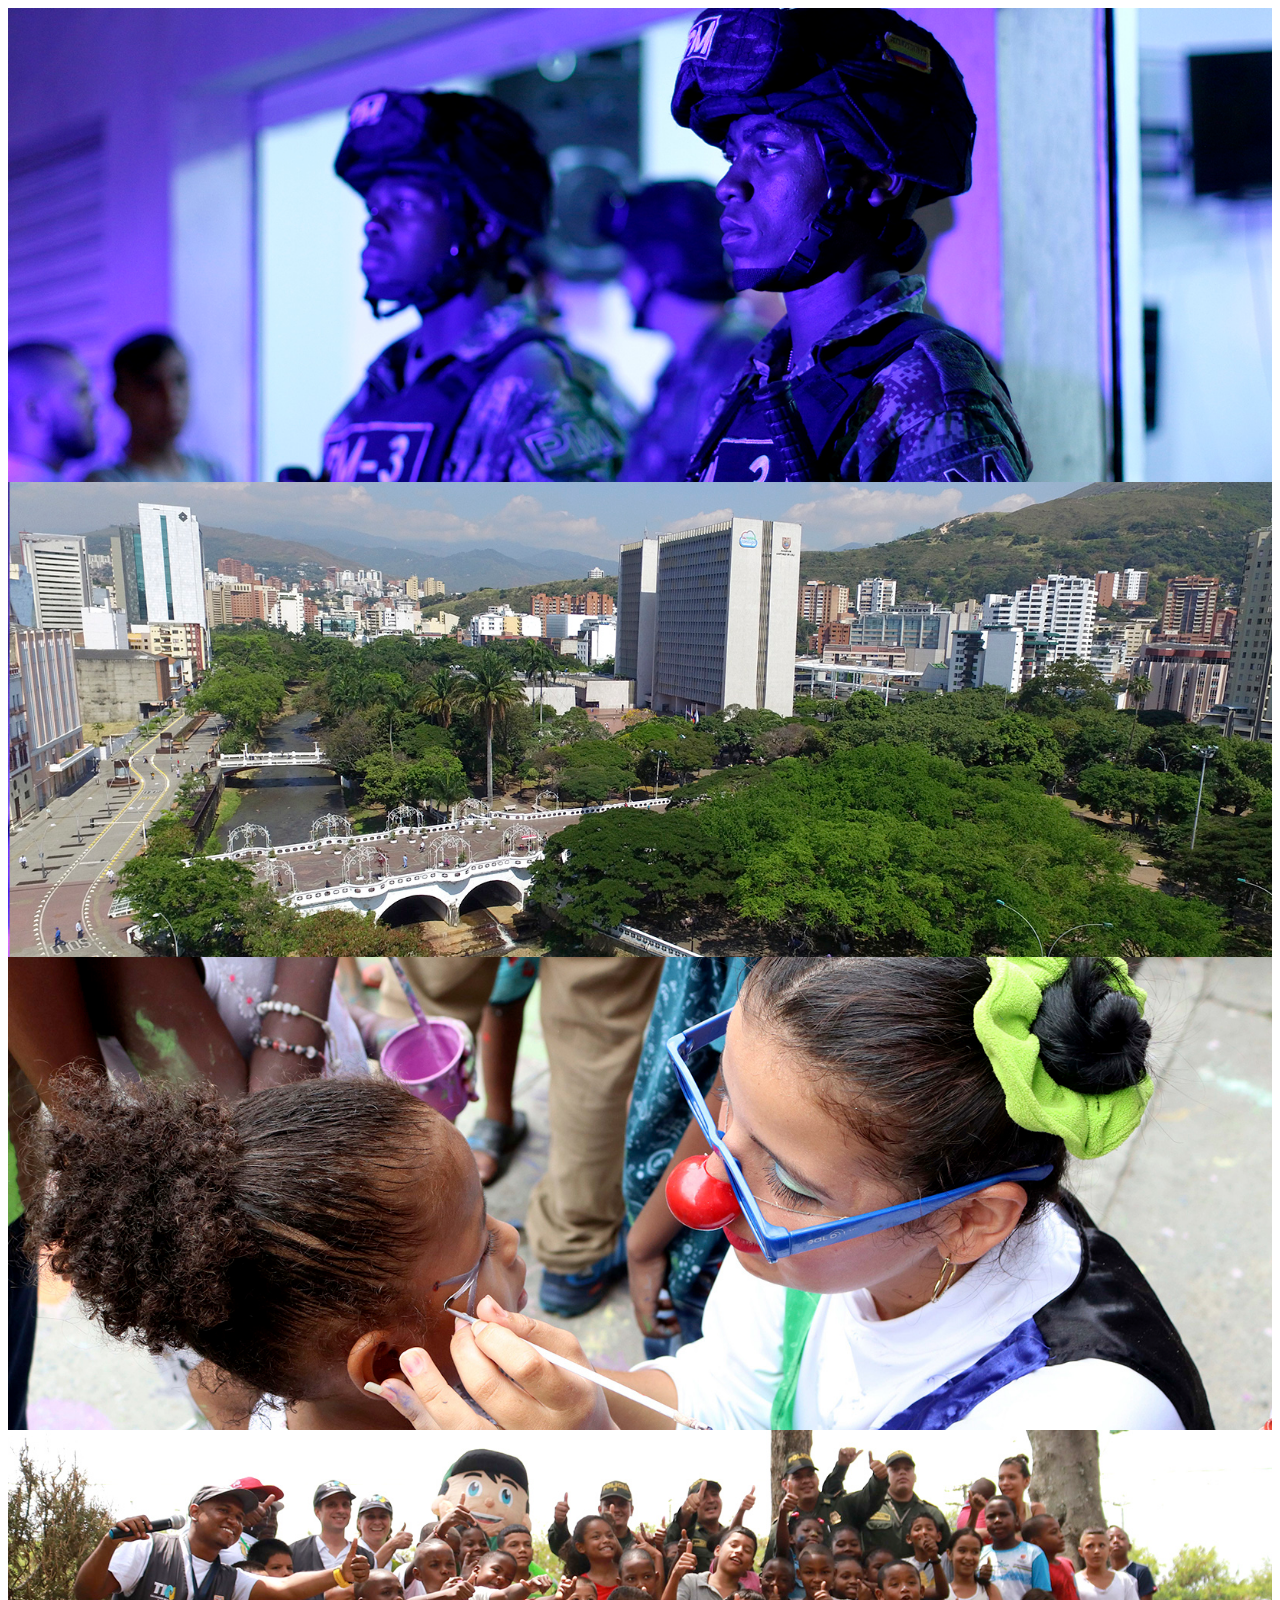
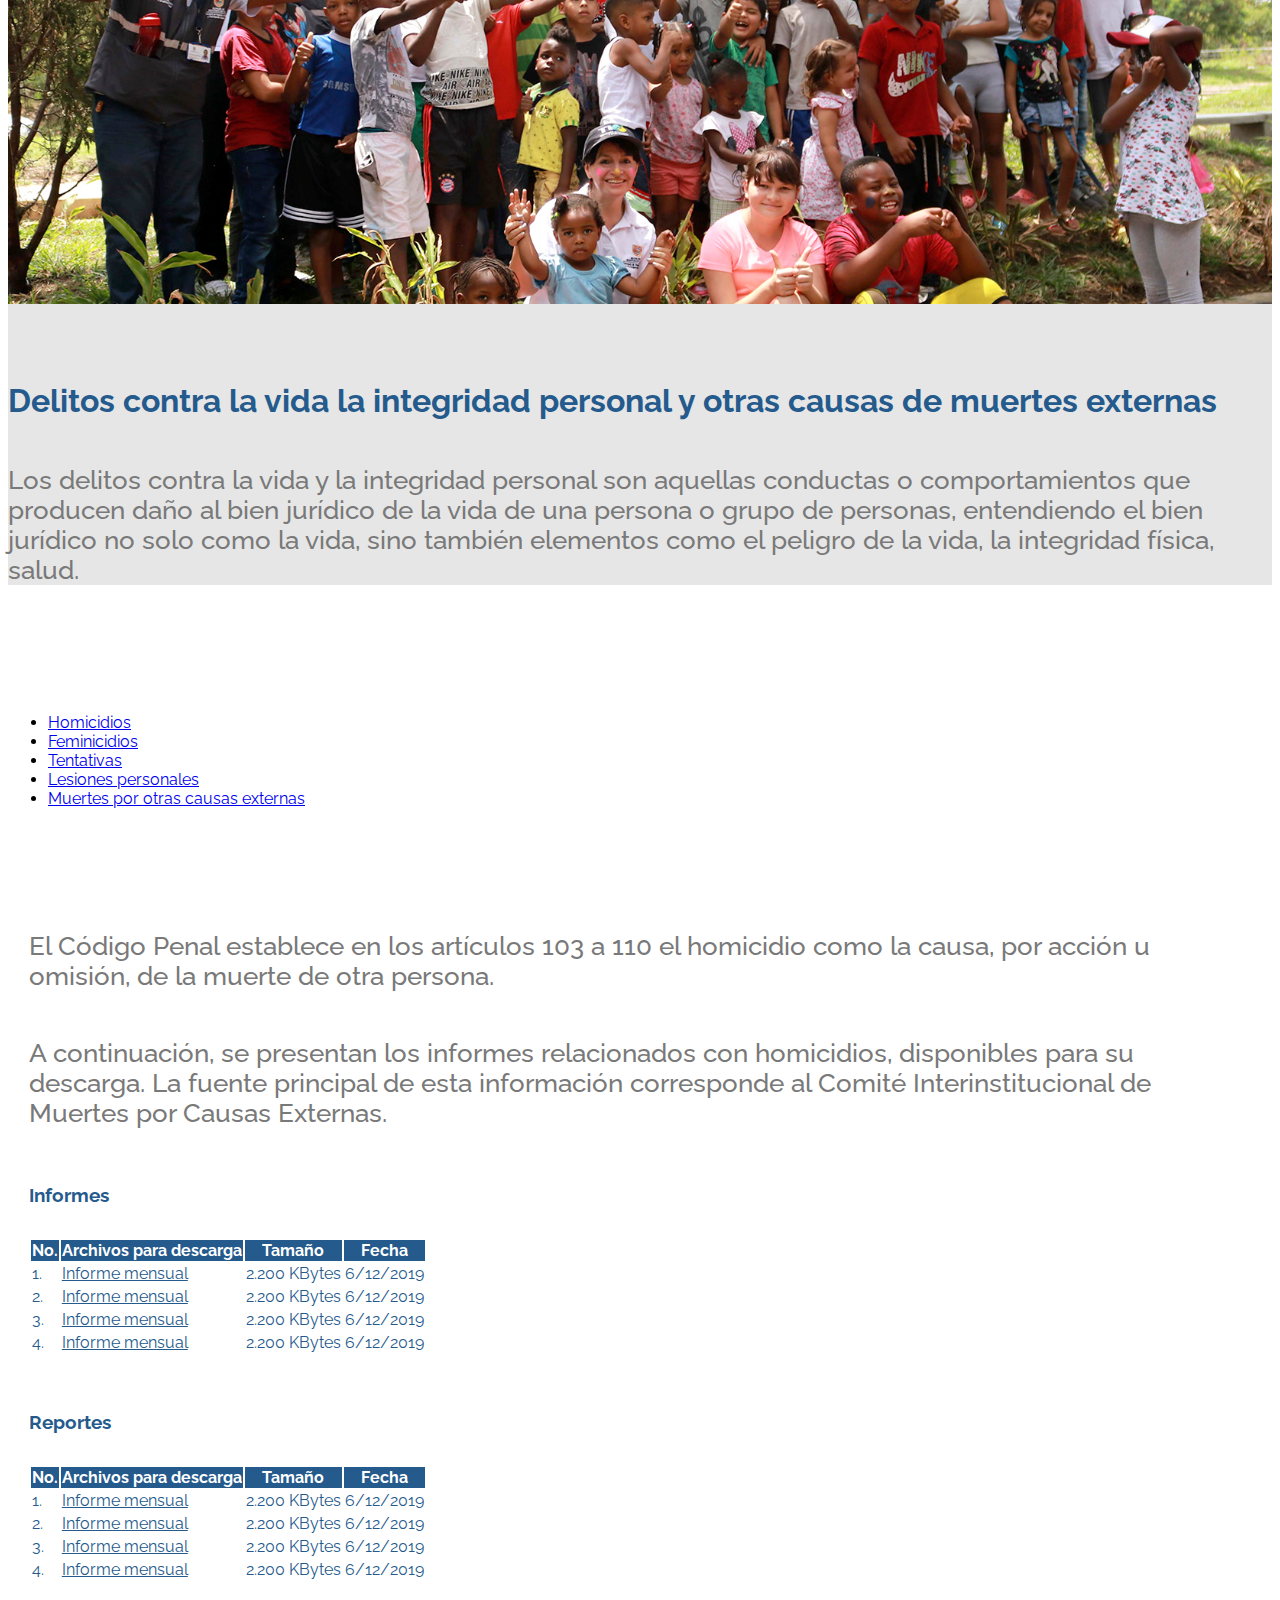
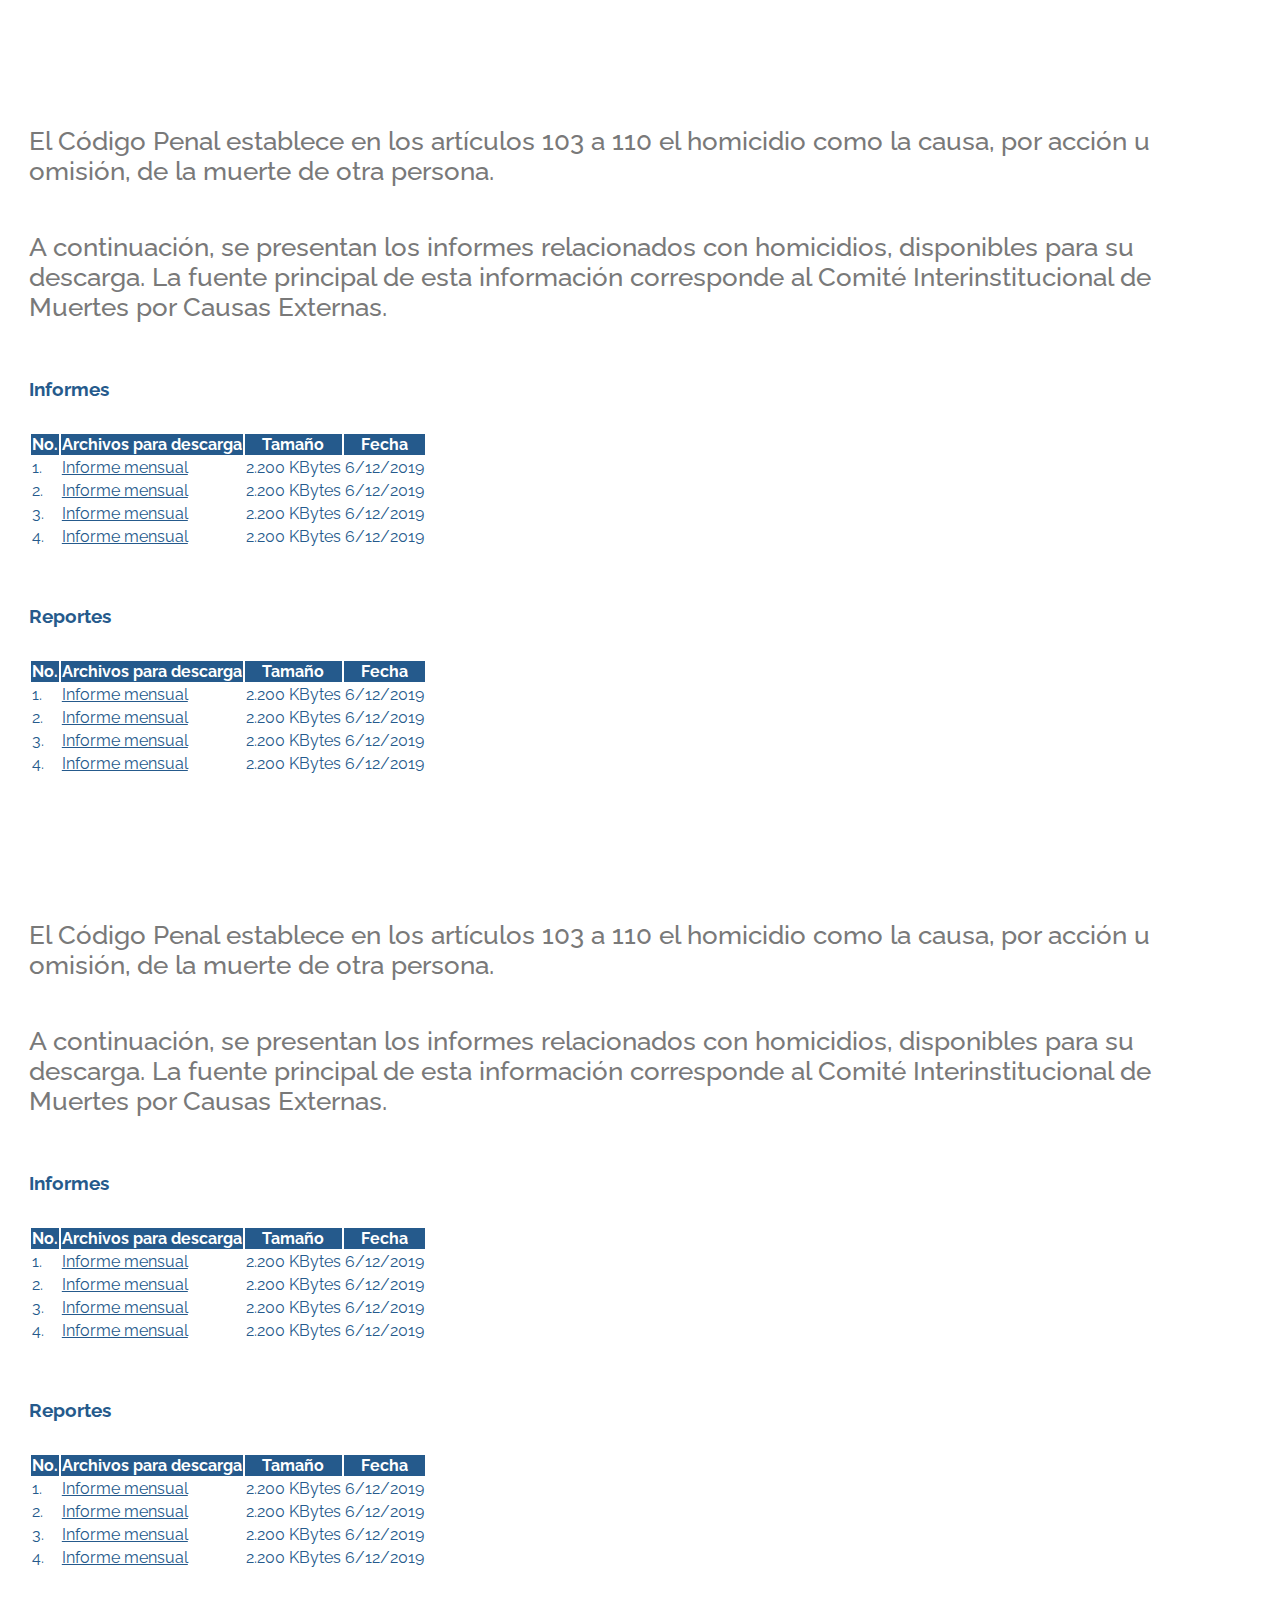
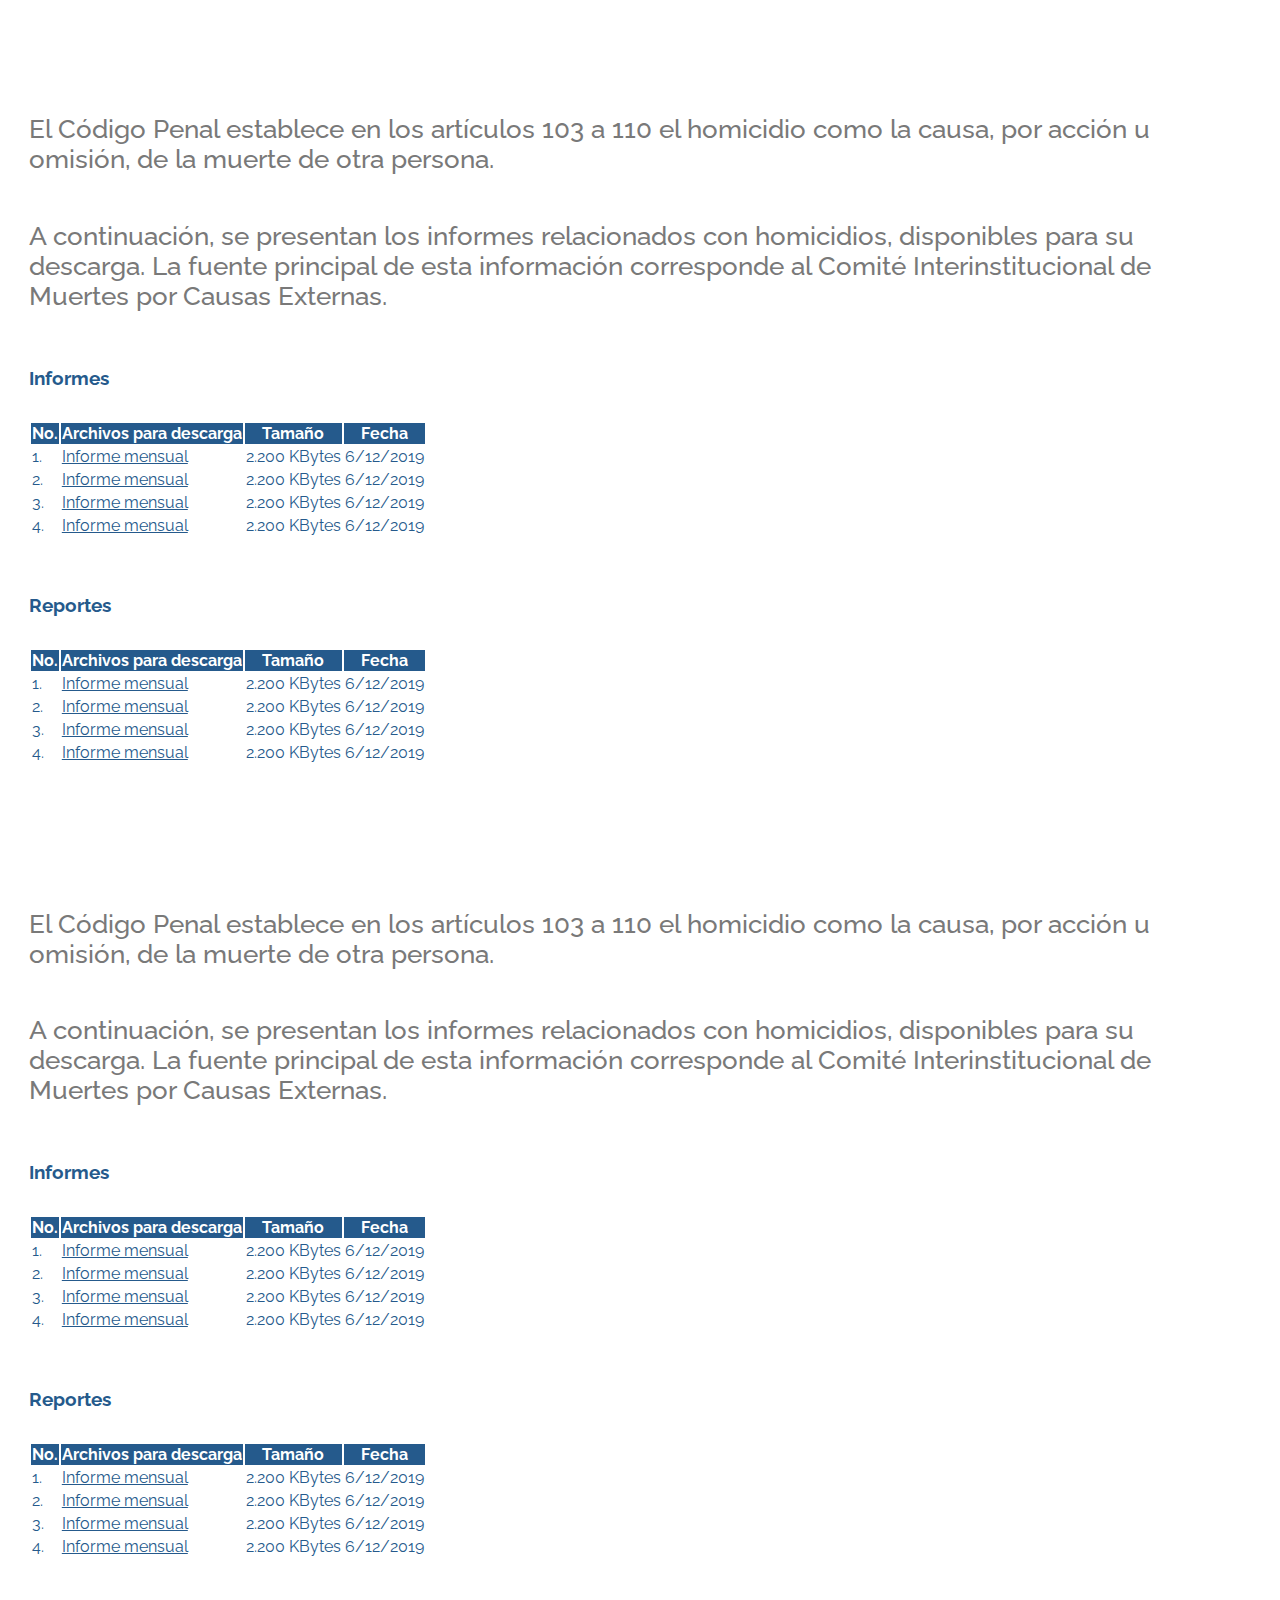
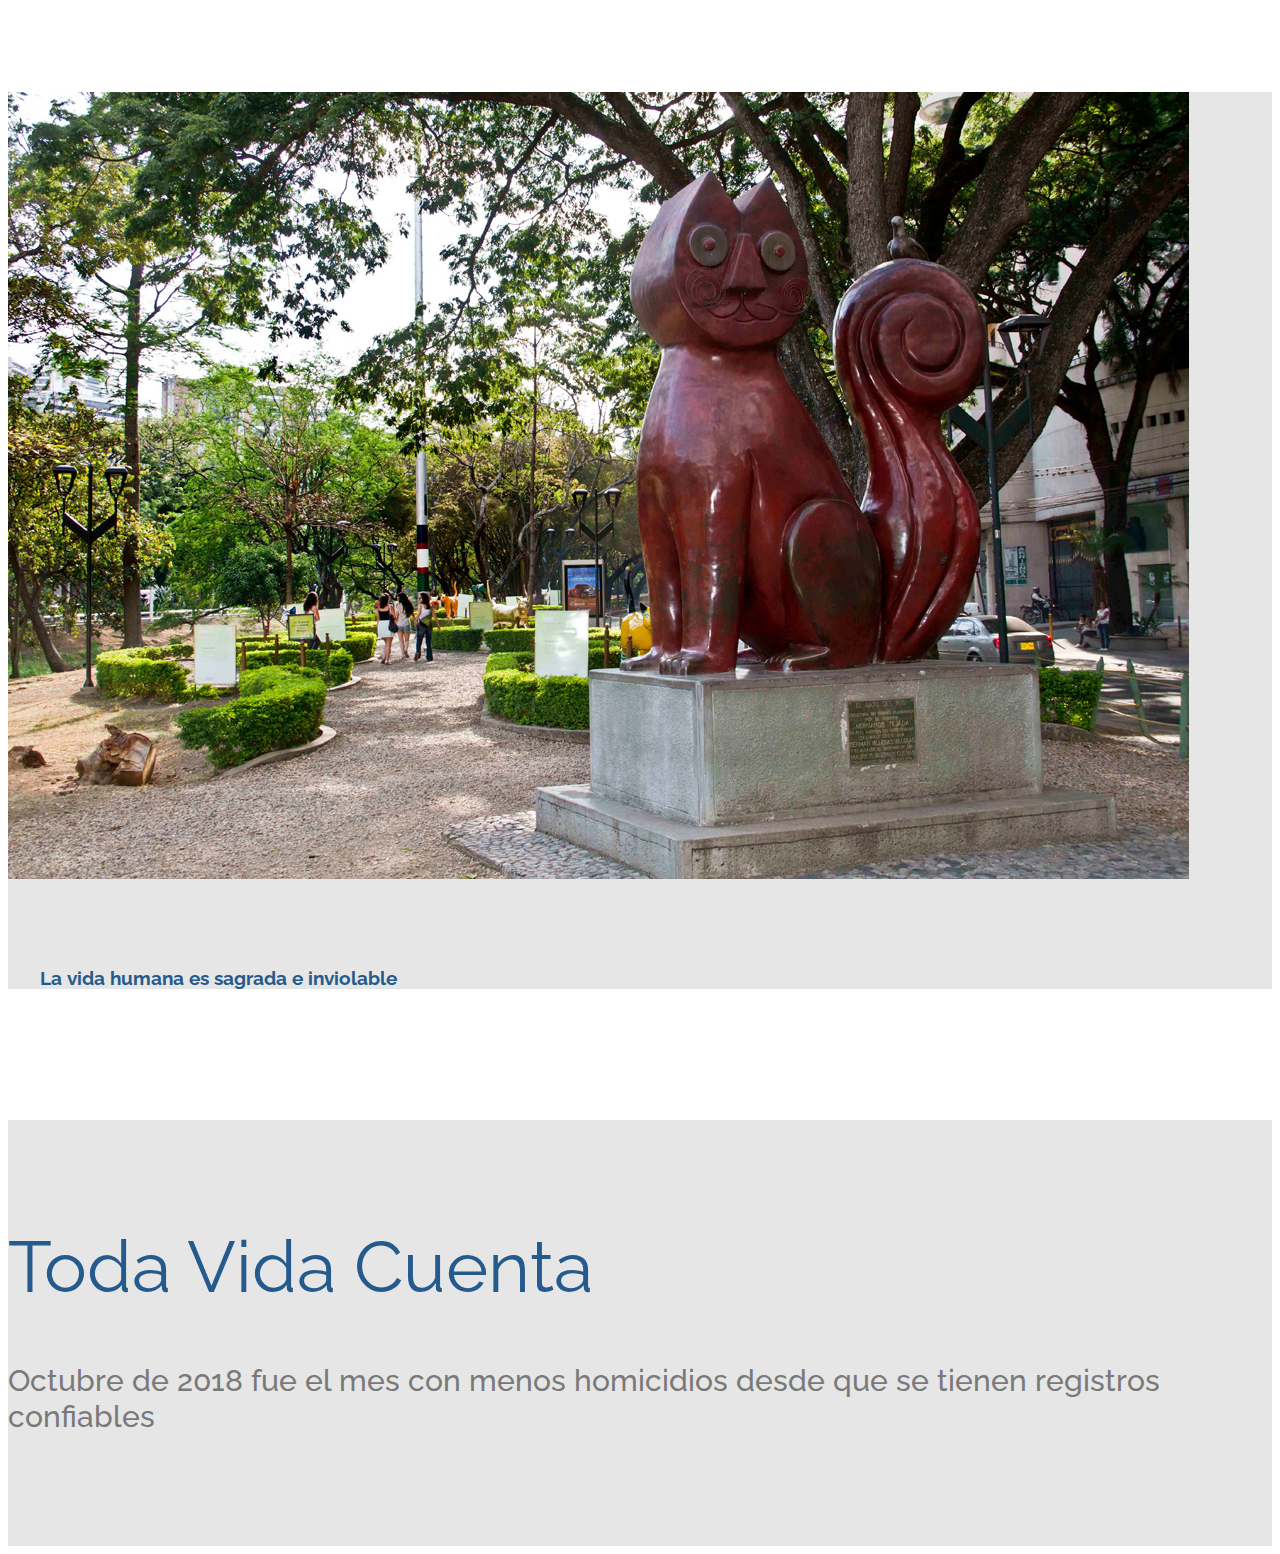
==== delitos.html @ afd2866b "template base para los delitos" ====
<html lang="en">

    <head>
        <!-- Required meta tags -->
        <meta charset="utf-8">
        <meta name="viewport" content="width=device-width, initial-scale=1, shrink-to-fit=no">
        <link rel="icon" href="img/favicon.png" type="image/png">
        <title>Observatorio Inicio</title>
        <!-- Bootstrap CSS -->
        <link href="https://fonts.googleapis.com/css?family=Raleway:100,300,400,500,600,700,900&display=swap"
            rel="stylesheet">
        <link rel="stylesheet" href="http://www.cali.gov.co/media/plugins/bootstrap/3.3.7/css/bootstrap.min.css">
        <link rel="stylesheet" href="http://www.cali.gov.co/media/plugins/fontawesome/4.6.3/css/font-awesome.min.csss">
        <link rel="stylesheet" href="http://idesc.cali.gov.co/servicios/movis/estilos.css">
        <!-- main css -->
        <link rel="stylesheet" href="css/index.css">
    </head>

    <body>

        <!-- Comienzo -->
        
        <main class="main-observatorio">
            <div class="section-slider-wrap">
                <div class="container p-0 bg2-gray">
                    <div class="main" style="width:100%">
                        <div class="slides" style="width:100%">
                            <img src="images/slider_1.jpg" style="width:100%" />
                            <img src="images/slider_2.jpg" style="width:100%" />
                            <img src="images/slider_3.jpg" style="width:100%" />
                            <img src="images/slider_4.jpg" style="width:100%" />
                        </div>
                    </div>
                </div>
            </div>

            <section class="section-main">
                <div class="container pt-5 bg2-gray">
                    <div class="row mb-3 mb-sm-0">
                        <div class="col-xs-12">
                            <h1 class="title title-icon text-blue fw">Delitos contra la vida la integridad personal y otras causas de muertes externas</h1>
                            <p class="text-gray text-gray-middle fw500 pr-4 mt-sm-0 pt-3 pt-sm-0 mb-3">
                                Los delitos contra la vida y la integridad personal son aquellas conductas o comportamientos que producen daño al bien jurídico de la vida de una persona o grupo de personas, entendiendo el bien jurídico no solo como la vida, sino también elementos como el peligro de la vida, la integridad física, salud.
                            </p>
                        </div>
                    </div>
                </div>
            </section>

            <section class="tabs-section mt-5 pt-5 mb-5 pb-5">
                <div class="container">
                    <div class="row">
                        <div class="col-xs-12">
                            <div>

                                <!-- Nav tabs -->
                                <ul class="nav nav-tabs" role="tablist">
                                    <li role="presentation" class="active"><a href="#homicidios" aria-controls="homicidios" role="tab" data-toggle="tab">Homicidios</a></li>
                                    <li role="presentation"><a href="#feminicidios" aria-controls="feminicidios" role="tab" data-toggle="tab">Feminicidios</a></li>
                                    <li role="presentation"><a href="#tentativas" aria-controls="tentativas" role="tab" data-toggle="tab">Tentativas</a></li>
                                    <li role="presentation"><a href="#lesiones" aria-controls="lesiones" role="tab" data-toggle="tab">Lesiones personales</a></li>
                                    <li role="presentation"><a href="#muertes" aria-controls="muertes" role="tab" data-toggle="tab">Muertes por otras causas externas</a></li>
                                </ul>

                                <!-- Tab panes -->
                                <div class="tab-content">
                                    <div role="tabpanel" class="tab-pane active" id="homicidios">
                                        <div class="p-3 mt-5 mt-sm-3">
                                            <p class="text-gray text-gray-middle fw500 pr-4 mt-sm-0 pt-3 pt-sm-0 mb-3">
                                                El Código Penal establece en los artículos 103 a 110 el homicidio como la causa, por acción u omisión, de la muerte de otra persona. 
                                            </p>
                                            <p class="text-gray text-gray-middle fw500 pr-4 mt-sm-0 pt-3 pt-sm-0 mb-3">
                                                A continuación, se presentan los informes relacionados con homicidios, disponibles para su descarga. La fuente principal de esta información corresponde al Comité Interinstitucional de Muertes por Causas Externas.
                                            </p>

                                            <div class="mt-5">
                                                <h3 class="title text-blue mb-4 text-center">Informes</h3>
                                                <div class="table-responsive">
                                                    <table class="table table-striped">
                                                        <thead>
                                                            <tr class="bg2-blue">
                                                                <th class="text-white">No.</th>
                                                                <th class="text-white">Archivos para descarga</th>
                                                                <th class="text-white">Tamaño</th>
                                                                <th class="text-white">Fecha</th>
                                                            </tr>
                                                        </thead>
                                                        <tbody>
                                                            <tr>
                                                                <td class="text-blue" scope="row">1.</td>
                                                                <td class="text-blue">
                                                                    <a href="#" class="text-blue" download>
                                                                        Informe mensual
                                                                    </a>
                                                                </td>
                                                                <td class="text-blue">2.200 KBytes</td>
                                                                <td class="text-blue">6/12/2019</td>
                                                            </tr>
                                                            <tr>
                                                                <td class="text-blue" scope="row">2.</td>
                                                                <td class="text-blue">
                                                                    <a href="#" class="text-blue" download>
                                                                        Informe mensual
                                                                    </a>
                                                                </td>
                                                                <td class="text-blue">2.200 KBytes</td>
                                                                <td class="text-blue">6/12/2019</td>
                                                            </tr>
                                                            <tr>
                                                                <td class="text-blue" scope="row">3.</td>
                                                                <td class="text-blue">
                                                                    <a href="#" class="text-blue" download>
                                                                        Informe mensual
                                                                    </a>
                                                                </td>
                                                                <td class="text-blue">2.200 KBytes</td>
                                                                <td class="text-blue">6/12/2019</td>
                                                            </tr>
                                                            <tr>
                                                                <td class="text-blue" scope="row">4.</td>
                                                                <td class="text-blue">
                                                                    <a href="#" class="text-blue" download>
                                                                        Informe mensual
                                                                    </a>
                                                                </td>
                                                                <td class="text-blue">2.200 KBytes</td>
                                                                <td class="text-blue">6/12/2019</td>
                                                            </tr>
                                                        </tbody>
                                                    </table>
                                                </div>
                                            </div>
                                            
                                            <div class="mt-5">
                                                <h3 class="title text-blue mb-4 text-center">Reportes</h3>
                                                <div class="table-responsive">
                                                    <table class="table table-striped">
                                                        <thead>
                                                            <tr class="bg2-blue">
                                                                <th class="text-white">No.</th>
                                                                <th class="text-white">Archivos para descarga</th>
                                                                <th class="text-white">Tamaño</th>
                                                                <th class="text-white">Fecha</th>
                                                            </tr>
                                                        </thead>
                                                        <tbody>
                                                            <tr>
                                                                <td class="text-blue" scope="row">1.</td>
                                                                <td class="text-blue">
                                                                    <a href="#" class="text-blue" download>
                                                                        Informe mensual
                                                                    </a>
                                                                </td>
                                                                <td class="text-blue">2.200 KBytes</td>
                                                                <td class="text-blue">6/12/2019</td>
                                                            </tr>
                                                            <tr>
                                                                <td class="text-blue" scope="row">2.</td>
                                                                <td class="text-blue">
                                                                    <a href="#" class="text-blue" download>
                                                                        Informe mensual
                                                                    </a>
                                                                </td>
                                                                <td class="text-blue">2.200 KBytes</td>
                                                                <td class="text-blue">6/12/2019</td>
                                                            </tr>
                                                            <tr>
                                                                <td class="text-blue" scope="row">3.</td>
                                                                <td class="text-blue">
                                                                    <a href="#" class="text-blue" download>
                                                                        Informe mensual
                                                                    </a>
                                                                </td>
                                                                <td class="text-blue">2.200 KBytes</td>
                                                                <td class="text-blue">6/12/2019</td>
                                                            </tr>
                                                            <tr>
                                                                <td class="text-blue" scope="row">4.</td>
                                                                <td class="text-blue">
                                                                    <a href="#" class="text-blue" download>
                                                                        Informe mensual
                                                                    </a>
                                                                </td>
                                                                <td class="text-blue">2.200 KBytes</td>
                                                                <td class="text-blue">6/12/2019</td>
                                                            </tr>
                                                        </tbody>
                                                    </table>
                                                </div>
                                            </div>
                                        </div>
                                    </div>
                                    <div role="tabpanel" class="tab-pane" id="feminicidios">
                                        <div class="p-3 mt-5 mt-sm-3">
                                            <p class="text-gray text-gray-middle fw500 pr-4 mt-sm-0 pt-3 pt-sm-0 mb-3">
                                                El Código Penal establece en los artículos 103 a 110 el homicidio como
                                                la causa, por acción u omisión, de la muerte de otra persona.
                                            </p>
                                            <p class="text-gray text-gray-middle fw500 pr-4 mt-sm-0 pt-3 pt-sm-0 mb-3">
                                                A continuación, se presentan los informes relacionados con homicidios,
                                                disponibles para su descarga. La fuente principal de esta información
                                                corresponde al Comité Interinstitucional de Muertes por Causas Externas.
                                            </p>

                                            <div class="mt-5">
                                                <h3 class="title text-blue mb-4 text-center">Informes</h3>
                                                <div class="table-responsive">
                                                    <table class="table table-striped">
                                                        <thead>
                                                            <tr class="bg2-blue">
                                                                <th class="text-white">No.</th>
                                                                <th class="text-white">Archivos para descarga</th>
                                                                <th class="text-white">Tamaño</th>
                                                                <th class="text-white">Fecha</th>
                                                            </tr>
                                                        </thead>
                                                        <tbody>
                                                            <tr>
                                                                <td class="text-blue" scope="row">1.</td>
                                                                <td class="text-blue">
                                                                    <a href="#" class="text-blue" download>
                                                                        Informe mensual
                                                                    </a>
                                                                </td>
                                                                <td class="text-blue">2.200 KBytes</td>
                                                                <td class="text-blue">6/12/2019</td>
                                                            </tr>
                                                            <tr>
                                                                <td class="text-blue" scope="row">2.</td>
                                                                <td class="text-blue">
                                                                    <a href="#" class="text-blue" download>
                                                                        Informe mensual
                                                                    </a>
                                                                </td>
                                                                <td class="text-blue">2.200 KBytes</td>
                                                                <td class="text-blue">6/12/2019</td>
                                                            </tr>
                                                            <tr>
                                                                <td class="text-blue" scope="row">3.</td>
                                                                <td class="text-blue">
                                                                    <a href="#" class="text-blue" download>
                                                                        Informe mensual
                                                                    </a>
                                                                </td>
                                                                <td class="text-blue">2.200 KBytes</td>
                                                                <td class="text-blue">6/12/2019</td>
                                                            </tr>
                                                            <tr>
                                                                <td class="text-blue" scope="row">4.</td>
                                                                <td class="text-blue">
                                                                    <a href="#" class="text-blue" download>
                                                                        Informe mensual
                                                                    </a>
                                                                </td>
                                                                <td class="text-blue">2.200 KBytes</td>
                                                                <td class="text-blue">6/12/2019</td>
                                                            </tr>
                                                        </tbody>
                                                    </table>
                                                </div>
                                            </div>

                                            <div class="mt-5">
                                                <h3 class="title text-blue mb-4 text-center">Reportes</h3>
                                                <div class="table-responsive">
                                                    <table class="table table-striped">
                                                        <thead>
                                                            <tr class="bg2-blue">
                                                                <th class="text-white">No.</th>
                                                                <th class="text-white">Archivos para descarga</th>
                                                                <th class="text-white">Tamaño</th>
                                                                <th class="text-white">Fecha</th>
                                                            </tr>
                                                        </thead>
                                                        <tbody>
                                                            <tr>
                                                                <td class="text-blue" scope="row">1.</td>
                                                                <td class="text-blue">
                                                                    <a href="#" class="text-blue" download>
                                                                        Informe mensual
                                                                    </a>
                                                                </td>
                                                                <td class="text-blue">2.200 KBytes</td>
                                                                <td class="text-blue">6/12/2019</td>
                                                            </tr>
                                                            <tr>
                                                                <td class="text-blue" scope="row">2.</td>
                                                                <td class="text-blue">
                                                                    <a href="#" class="text-blue" download>
                                                                        Informe mensual
                                                                    </a>
                                                                </td>
                                                                <td class="text-blue">2.200 KBytes</td>
                                                                <td class="text-blue">6/12/2019</td>
                                                            </tr>
                                                            <tr>
                                                                <td class="text-blue" scope="row">3.</td>
                                                                <td class="text-blue">
                                                                    <a href="#" class="text-blue" download>
                                                                        Informe mensual
                                                                    </a>
                                                                </td>
                                                                <td class="text-blue">2.200 KBytes</td>
                                                                <td class="text-blue">6/12/2019</td>
                                                            </tr>
                                                            <tr>
                                                                <td class="text-blue" scope="row">4.</td>
                                                                <td class="text-blue">
                                                                    <a href="#" class="text-blue" download>
                                                                        Informe mensual
                                                                    </a>
                                                                </td>
                                                                <td class="text-blue">2.200 KBytes</td>
                                                                <td class="text-blue">6/12/2019</td>
                                                            </tr>
                                                        </tbody>
                                                    </table>
                                                </div>
                                            </div>
                                        </div>
                                    </div>
                                    <div role="tabpanel" class="tab-pane" id="tentativas">
                                        <div class="p-3 mt-5 mt-sm-3">
                                            <p class="text-gray text-gray-middle fw500 pr-4 mt-sm-0 pt-3 pt-sm-0 mb-3">
                                                El Código Penal establece en los artículos 103 a 110 el homicidio como
                                                la causa, por acción u omisión, de la muerte de otra persona.
                                            </p>
                                            <p class="text-gray text-gray-middle fw500 pr-4 mt-sm-0 pt-3 pt-sm-0 mb-3">
                                                A continuación, se presentan los informes relacionados con homicidios,
                                                disponibles para su descarga. La fuente principal de esta información
                                                corresponde al Comité Interinstitucional de Muertes por Causas Externas.
                                            </p>

                                            <div class="mt-5">
                                                <h3 class="title text-blue mb-4 text-center">Informes</h3>
                                                <div class="table-responsive">
                                                    <table class="table table-striped">
                                                        <thead>
                                                            <tr class="bg2-blue">
                                                                <th class="text-white">No.</th>
                                                                <th class="text-white">Archivos para descarga</th>
                                                                <th class="text-white">Tamaño</th>
                                                                <th class="text-white">Fecha</th>
                                                            </tr>
                                                        </thead>
                                                        <tbody>
                                                            <tr>
                                                                <td class="text-blue" scope="row">1.</td>
                                                                <td class="text-blue">
                                                                    <a href="#" class="text-blue" download>
                                                                        Informe mensual
                                                                    </a>
                                                                </td>
                                                                <td class="text-blue">2.200 KBytes</td>
                                                                <td class="text-blue">6/12/2019</td>
                                                            </tr>
                                                            <tr>
                                                                <td class="text-blue" scope="row">2.</td>
                                                                <td class="text-blue">
                                                                    <a href="#" class="text-blue" download>
                                                                        Informe mensual
                                                                    </a>
                                                                </td>
                                                                <td class="text-blue">2.200 KBytes</td>
                                                                <td class="text-blue">6/12/2019</td>
                                                            </tr>
                                                            <tr>
                                                                <td class="text-blue" scope="row">3.</td>
                                                                <td class="text-blue">
                                                                    <a href="#" class="text-blue" download>
                                                                        Informe mensual
                                                                    </a>
                                                                </td>
                                                                <td class="text-blue">2.200 KBytes</td>
                                                                <td class="text-blue">6/12/2019</td>
                                                            </tr>
                                                            <tr>
                                                                <td class="text-blue" scope="row">4.</td>
                                                                <td class="text-blue">
                                                                    <a href="#" class="text-blue" download>
                                                                        Informe mensual
                                                                    </a>
                                                                </td>
                                                                <td class="text-blue">2.200 KBytes</td>
                                                                <td class="text-blue">6/12/2019</td>
                                                            </tr>
                                                        </tbody>
                                                    </table>
                                                </div>
                                            </div>

                                            <div class="mt-5">
                                                <h3 class="title text-blue mb-4 text-center">Reportes</h3>
                                                <div class="table-responsive">
                                                    <table class="table table-striped">
                                                        <thead>
                                                            <tr class="bg2-blue">
                                                                <th class="text-white">No.</th>
                                                                <th class="text-white">Archivos para descarga</th>
                                                                <th class="text-white">Tamaño</th>
                                                                <th class="text-white">Fecha</th>
                                                            </tr>
                                                        </thead>
                                                        <tbody>
                                                            <tr>
                                                                <td class="text-blue" scope="row">1.</td>
                                                                <td class="text-blue">
                                                                    <a href="#" class="text-blue" download>
                                                                        Informe mensual
                                                                    </a>
                                                                </td>
                                                                <td class="text-blue">2.200 KBytes</td>
                                                                <td class="text-blue">6/12/2019</td>
                                                            </tr>
                                                            <tr>
                                                                <td class="text-blue" scope="row">2.</td>
                                                                <td class="text-blue">
                                                                    <a href="#" class="text-blue" download>
                                                                        Informe mensual
                                                                    </a>
                                                                </td>
                                                                <td class="text-blue">2.200 KBytes</td>
                                                                <td class="text-blue">6/12/2019</td>
                                                            </tr>
                                                            <tr>
                                                                <td class="text-blue" scope="row">3.</td>
                                                                <td class="text-blue">
                                                                    <a href="#" class="text-blue" download>
                                                                        Informe mensual
                                                                    </a>
                                                                </td>
                                                                <td class="text-blue">2.200 KBytes</td>
                                                                <td class="text-blue">6/12/2019</td>
                                                            </tr>
                                                            <tr>
                                                                <td class="text-blue" scope="row">4.</td>
                                                                <td class="text-blue">
                                                                    <a href="#" class="text-blue" download>
                                                                        Informe mensual
                                                                    </a>
                                                                </td>
                                                                <td class="text-blue">2.200 KBytes</td>
                                                                <td class="text-blue">6/12/2019</td>
                                                            </tr>
                                                        </tbody>
                                                    </table>
                                                </div>
                                            </div>
                                        </div>
                                    </div>
                                    <div role="tabpanel" class="tab-pane" id="lesiones">
                                        <div class="p-3 mt-5 mt-sm-3">
                                            <p class="text-gray text-gray-middle fw500 pr-4 mt-sm-0 pt-3 pt-sm-0 mb-3">
                                                El Código Penal establece en los artículos 103 a 110 el homicidio como
                                                la causa, por acción u omisión, de la muerte de otra persona.
                                            </p>
                                            <p class="text-gray text-gray-middle fw500 pr-4 mt-sm-0 pt-3 pt-sm-0 mb-3">
                                                A continuación, se presentan los informes relacionados con homicidios,
                                                disponibles para su descarga. La fuente principal de esta información
                                                corresponde al Comité Interinstitucional de Muertes por Causas Externas.
                                            </p>

                                            <div class="mt-5">
                                                <h3 class="title text-blue mb-4 text-center">Informes</h3>
                                                <div class="table-responsive">
                                                    <table class="table table-striped">
                                                        <thead>
                                                            <tr class="bg2-blue">
                                                                <th class="text-white">No.</th>
                                                                <th class="text-white">Archivos para descarga</th>
                                                                <th class="text-white">Tamaño</th>
                                                                <th class="text-white">Fecha</th>
                                                            </tr>
                                                        </thead>
                                                        <tbody>
                                                            <tr>
                                                                <td class="text-blue" scope="row">1.</td>
                                                                <td class="text-blue">
                                                                    <a href="#" class="text-blue" download>
                                                                        Informe mensual
                                                                    </a>
                                                                </td>
                                                                <td class="text-blue">2.200 KBytes</td>
                                                                <td class="text-blue">6/12/2019</td>
                                                            </tr>
                                                            <tr>
                                                                <td class="text-blue" scope="row">2.</td>
                                                                <td class="text-blue">
                                                                    <a href="#" class="text-blue" download>
                                                                        Informe mensual
                                                                    </a>
                                                                </td>
                                                                <td class="text-blue">2.200 KBytes</td>
                                                                <td class="text-blue">6/12/2019</td>
                                                            </tr>
                                                            <tr>
                                                                <td class="text-blue" scope="row">3.</td>
                                                                <td class="text-blue">
                                                                    <a href="#" class="text-blue" download>
                                                                        Informe mensual
                                                                    </a>
                                                                </td>
                                                                <td class="text-blue">2.200 KBytes</td>
                                                                <td class="text-blue">6/12/2019</td>
                                                            </tr>
                                                            <tr>
                                                                <td class="text-blue" scope="row">4.</td>
                                                                <td class="text-blue">
                                                                    <a href="#" class="text-blue" download>
                                                                        Informe mensual
                                                                    </a>
                                                                </td>
                                                                <td class="text-blue">2.200 KBytes</td>
                                                                <td class="text-blue">6/12/2019</td>
                                                            </tr>
                                                        </tbody>
                                                    </table>
                                                </div>
                                            </div>

                                            <div class="mt-5">
                                                <h3 class="title text-blue mb-4 text-center">Reportes</h3>
                                                <div class="table-responsive">
                                                    <table class="table table-striped">
                                                        <thead>
                                                            <tr class="bg2-blue">
                                                                <th class="text-white">No.</th>
                                                                <th class="text-white">Archivos para descarga</th>
                                                                <th class="text-white">Tamaño</th>
                                                                <th class="text-white">Fecha</th>
                                                            </tr>
                                                        </thead>
                                                        <tbody>
                                                            <tr>
                                                                <td class="text-blue" scope="row">1.</td>
                                                                <td class="text-blue">
                                                                    <a href="#" class="text-blue" download>
                                                                        Informe mensual
                                                                    </a>
                                                                </td>
                                                                <td class="text-blue">2.200 KBytes</td>
                                                                <td class="text-blue">6/12/2019</td>
                                                            </tr>
                                                            <tr>
                                                                <td class="text-blue" scope="row">2.</td>
                                                                <td class="text-blue">
                                                                    <a href="#" class="text-blue" download>
                                                                        Informe mensual
                                                                    </a>
                                                                </td>
                                                                <td class="text-blue">2.200 KBytes</td>
                                                                <td class="text-blue">6/12/2019</td>
                                                            </tr>
                                                            <tr>
                                                                <td class="text-blue" scope="row">3.</td>
                                                                <td class="text-blue">
                                                                    <a href="#" class="text-blue" download>
                                                                        Informe mensual
                                                                    </a>
                                                                </td>
                                                                <td class="text-blue">2.200 KBytes</td>
                                                                <td class="text-blue">6/12/2019</td>
                                                            </tr>
                                                            <tr>
                                                                <td class="text-blue" scope="row">4.</td>
                                                                <td class="text-blue">
                                                                    <a href="#" class="text-blue" download>
                                                                        Informe mensual
                                                                    </a>
                                                                </td>
                                                                <td class="text-blue">2.200 KBytes</td>
                                                                <td class="text-blue">6/12/2019</td>
                                                            </tr>
                                                        </tbody>
                                                    </table>
                                                </div>
                                            </div>
                                        </div>
                                    </div>
                                    <div role="tabpanel" class="tab-pane" id="muertes">
                                        <div class="p-3 mt-5 mt-sm-3">
                                            <p class="text-gray text-gray-middle fw500 pr-4 mt-sm-0 pt-3 pt-sm-0 mb-3">
                                                El Código Penal establece en los artículos 103 a 110 el homicidio como
                                                la causa, por acción u omisión, de la muerte de otra persona.
                                            </p>
                                            <p class="text-gray text-gray-middle fw500 pr-4 mt-sm-0 pt-3 pt-sm-0 mb-3">
                                                A continuación, se presentan los informes relacionados con homicidios,
                                                disponibles para su descarga. La fuente principal de esta información
                                                corresponde al Comité Interinstitucional de Muertes por Causas Externas.
                                            </p>

                                            <div class="mt-5">
                                                <h3 class="title text-blue mb-4 text-center">Informes</h3>
                                                <div class="table-responsive">
                                                    <table class="table table-striped">
                                                        <thead>
                                                            <tr class="bg2-blue">
                                                                <th class="text-white">No.</th>
                                                                <th class="text-white">Archivos para descarga</th>
                                                                <th class="text-white">Tamaño</th>
                                                                <th class="text-white">Fecha</th>
                                                            </tr>
                                                        </thead>
                                                        <tbody>
                                                            <tr>
                                                                <td class="text-blue" scope="row">1.</td>
                                                                <td class="text-blue">
                                                                    <a href="#" class="text-blue" download>
                                                                        Informe mensual
                                                                    </a>
                                                                </td>
                                                                <td class="text-blue">2.200 KBytes</td>
                                                                <td class="text-blue">6/12/2019</td>
                                                            </tr>
                                                            <tr>
                                                                <td class="text-blue" scope="row">2.</td>
                                                                <td class="text-blue">
                                                                    <a href="#" class="text-blue" download>
                                                                        Informe mensual
                                                                    </a>
                                                                </td>
                                                                <td class="text-blue">2.200 KBytes</td>
                                                                <td class="text-blue">6/12/2019</td>
                                                            </tr>
                                                            <tr>
                                                                <td class="text-blue" scope="row">3.</td>
                                                                <td class="text-blue">
                                                                    <a href="#" class="text-blue" download>
                                                                        Informe mensual
                                                                    </a>
                                                                </td>
                                                                <td class="text-blue">2.200 KBytes</td>
                                                                <td class="text-blue">6/12/2019</td>
                                                            </tr>
                                                            <tr>
                                                                <td class="text-blue" scope="row">4.</td>
                                                                <td class="text-blue">
                                                                    <a href="#" class="text-blue" download>
                                                                        Informe mensual
                                                                    </a>
                                                                </td>
                                                                <td class="text-blue">2.200 KBytes</td>
                                                                <td class="text-blue">6/12/2019</td>
                                                            </tr>
                                                        </tbody>
                                                    </table>
                                                </div>
                                            </div>

                                            <div class="mt-5">
                                                <h3 class="title text-blue mb-4 text-center">Reportes</h3>
                                                <div class="table-responsive">
                                                    <table class="table table-striped">
                                                        <thead>
                                                            <tr class="bg2-blue">
                                                                <th class="text-white">No.</th>
                                                                <th class="text-white">Archivos para descarga</th>
                                                                <th class="text-white">Tamaño</th>
                                                                <th class="text-white">Fecha</th>
                                                            </tr>
                                                        </thead>
                                                        <tbody>
                                                            <tr>
                                                                <td class="text-blue" scope="row">1.</td>
                                                                <td class="text-blue">
                                                                    <a href="#" class="text-blue" download>
                                                                        Informe mensual
                                                                    </a>
                                                                </td>
                                                                <td class="text-blue">2.200 KBytes</td>
                                                                <td class="text-blue">6/12/2019</td>
                                                            </tr>
                                                            <tr>
                                                                <td class="text-blue" scope="row">2.</td>
                                                                <td class="text-blue">
                                                                    <a href="#" class="text-blue" download>
                                                                        Informe mensual
                                                                    </a>
                                                                </td>
                                                                <td class="text-blue">2.200 KBytes</td>
                                                                <td class="text-blue">6/12/2019</td>
                                                            </tr>
                                                            <tr>
                                                                <td class="text-blue" scope="row">3.</td>
                                                                <td class="text-blue">
                                                                    <a href="#" class="text-blue" download>
                                                                        Informe mensual
                                                                    </a>
                                                                </td>
                                                                <td class="text-blue">2.200 KBytes</td>
                                                                <td class="text-blue">6/12/2019</td>
                                                            </tr>
                                                            <tr>
                                                                <td class="text-blue" scope="row">4.</td>
                                                                <td class="text-blue">
                                                                    <a href="#" class="text-blue" download>
                                                                        Informe mensual
                                                                    </a>
                                                                </td>
                                                                <td class="text-blue">2.200 KBytes</td>
                                                                <td class="text-blue">6/12/2019</td>
                                                            </tr>
                                                        </tbody>
                                                    </table>
                                                </div>
                                            </div>
                                        </div>
                                    </div>
                                </div>

                            </div>
                        </div>
                    </div>
                </div>
            </section>
    
            <section class="section-main mt-5 pb-5 mb-5">
                <div class="container">

                    <div class="row bg2-gray">
                        <div class="col-xs-12 col-md-6 text-center p-0">
                            <img src="images/inicio_3.jpg">
                        </div>
                        <div class="col-xs-12 col-md-6">
                            <h3 class="title title-icon title-quotes text-blue fw mt-4 mt-sm-0 pt-5 pl-4">
                                La vida humana es sagrada e inviolable
                            </h3>
                        </div>
                    </div>
                </div>
            </section>

            <section class="banner-section bg2-gray pt-5 pb-5">
                <div class="container">
                    <div class="row text-center">
                        <div class="col-xs-12">
                            <h1 class="title title-light title-light-big text-blue mb-4">
                                Toda Vida Cuenta
                            </h1>
                        </div>
                        <div class="col-xs-12">
                            <p class="text-gray text-gray-big fw500 pr-4 mt-sm-0 pt-3 pt-sm-0 mb-5">
                                Octubre de 2018 fue el mes con menos homicidios desde que se tienen registros confiables
                            </p>
                        </div>
                    </div>
                </div>
            </section>
        </main>

        <!-- final -->
        
        
        <script src="http://code.jquery.com/jquery-1.9.1.min.js"></script>
        <script src="http://idesc.cali.gov.co/servicios/movis/js/jquery.slides.js"></script>
        <script type="text/javascript" src="http://www.cali.gov.co/media/plugins/bootstrap/3.3.7/js/bootstrap.min.js">
        </script>
        <script>
            $(function () {
                $(".slides").slidesjs({
                    play: {
                        active: true,
                        // [boolean] Generate the play and stop buttons.
                        // You cannot use your own buttons. Sorry.
                        effect: "slide",
                        // [string] Can be either "slide" or "fade".
                        interval: 7000,
                        // [number] Time spent on each slide in milliseconds.
                        auto: true,
                        // [boolean] Start playing the slideshow on load.
                        swap: true,
                        // [boolean] show/hide stop and play buttons
                        pauseOnHover: false,
                        // [boolean] pause a playing slideshow on hover
                        restartDelay: 2500
                        // [number] restart delay on inactive slideshow
                    }
                });
            });
        </script>
    </body>
</html>
---- css/index.css ----
body{
    font-family: 'Raleway', sans-serif;
    font-size: 16px;
    word-break: break-word;
}

img{ max-width: 100% }

.text-blue{ color: #255a8c; }
.text-white{ color: white; }

.bg2-blue{ background: #255a8c; }
.bg2-gray{ background: #e6e6e6; }
.bg3-gray{ background: #808080 !important; }

.text-gray{ color: #797979; }
p.text-gray{ font-size: 1.9rem; }
p.text-gray-middle{ font-size: 1.6rem; }

.p-0{ padding: 0; }
.m-0{ margin: 0; }

.fw{ font-weight: bold; }
.fw500{ font-weight: 500; }

.m-1{ margin: 0.5rem }
.m-2{ margin: 1rem }
.m-3{ margin: 1.3rem }
.m-4{ margin: 2rem }
.m-5{ margin: 3.5rem }

.mb-1{ margin-bottom: 0.5rem }
.mb-2{ margin-bottom: 1rem }
.mb-3{ margin-bottom: 1.3rem }
.mb-4{ margin-bottom: 2rem }
.mb-5{ margin-bottom: 3.5rem }

.mt-1{ margin-top: 0.5rem }
.mt-2{ margin-top: 1rem }
.mt-3{ margin-top: 1.3rem }
.mt-4{ margin-top: 2rem }
.mt-5{ margin-top: 3.5rem }

.mr-1{ margin-right: 0.5rem }
.mr-2{ margin-right: 1rem }
.mr-3{ margin-right: 1.3rem }
.mr-4{ margin-right: 2rem }
.mr-5{ margin-right: 3.5rem }

.ml-1{ margin-left: 0.5rem }
.ml-2{ margin-left: 1rem }
.ml-3{ margin-left: 1.3rem }
.ml-4{ margin-left: 2rem }
.ml-5{ margin-left: 3.5rem }

.p-1{ padding: 0.5rem }
.p-2{ padding: 1rem }
.p-3{ padding: 1.3rem }
.p-4{ padding: 2rem }
.p-5{ padding: 3.5rem }

.pb-1{ padding-bottom: 0.5rem }
.pb-2{ padding-bottom: 1rem }
.pb-3{ padding-bottom: 1.3rem }
.pb-4{ padding-bottom: 2rem }
.pb-5{ padding-bottom: 3.5rem }

.pt-1{ padding-top: 0.5rem }
.pt-2{ padding-top: 1rem }
.pt-3{ padding-top: 1.3rem }
.pt-4{ padding-top: 2rem }
.pt-5{ padding-top: 3.5rem }

.pr-1{ padding-right: 0.5rem }
.pr-2{ padding-right: 1rem }
.pr-3{ padding-right: 1.3rem }
.pr-4{ padding-right: 2rem }
.pr-5{ padding-right: 3.5rem }

.pl-1{ padding-left: 0.5rem }
.pl-2{ padding-left: 1rem }
.pl-3{ padding-left: 1.3rem }
.pl-4{ padding-left: 2rem }
.pl-5{ padding-left: 3.5rem }

.herramientas-seccion{}
.herramientas-item{
    border: solid 2px #ababab;
    border-radius: 2px;
    transition: 300ms ease;
}
.herramientas-item a{
    text-decoration: none;
}
.herramientas-item:hover{
    background: #255a8c;
    border-color: #255a8c;
}
.herramientas-item:hover .herramientas-item-titulo{ color: white; }
.herramientas-item-imagen{
    position: relative
}
.herramientas-item:hover .herramientas-item-imagen img:first-child{ display: none }
.herramientas-item:hover .herramientas-item-imagen img:last-child{ display: block }
.herramientas-item-imagen img{
}
.herramientas-item-imagen img:last-child{ display: none }
.herramientas-item-titulo h3{
    font-size: 1.65rem;
    padding: 0 .5rem;
}

.seccion-banner img{
    width: 100%;
}

.title-icon{
}
.title img{
    max-width: 35px;
    vertical-align: middle;
    position: relative;
    top: -4px;
}

.title-light{
    font-size: 4.5rem;
    font-weight: 400;
}

.df{ display: flex;}
.db{ display: block;}
.aic{ align-items: center; }
.aie{ align-items: end; }
.jcc{ justify-content: center; }
.jce{ justify-content: end;}
.tdn{ text-decoration: none;}

.main-observatorio .container:not(.bg2-gray){
    background: none !important;
}

.item-wrap {
    margin-top: 5rem;
}

.section-objetivos{}
.section-objetivos ul{
    padding-left: 0;
}
.section-objetivos ul li{
    list-style: none;
    margin-bottom: 2.5rem;
    position: relative;
    font-weight: 500;
}
.section-objetivos ul li:before{
    content: '';
    width: 8px;
    height: 8px;
    display: inline-block;
    vertical-align: middle;
    margin-right: 1rem;
    background: #255a8c;
    border-radius: 50%;
}

.aliados-section{}
.aliados-section img{
    display: inline-block;
    vertical-align: top;
    max-width: 100px;
    transition: 200ms ease;
    margin: 0 .8rem;
}
.aliados-section img:hover{
    transform: scale(1.1);
}
.aliados-section .img2 img{
    max-width: 180px;
}

.miembros-button{
    padding: 1rem;
    min-width: 55%;
    border-radius: 50px;
    background: #255a8c;
    font-size: 3.5rem;
}

.miembro-wrap img{
    transition: 300ms ease;
}
.miembro-wrap:hover img{
    transform: scale(1.1);
}

.section-main .panel-title {
    font-size: 3rem;
}

.cuadros-section{}
.cuadros-section .bg2-gray{
    transition: 300ms ease;
}
.cuadros-section .bg2-gray:hover {
    background: #255a8c;
}
.cuadros-section .bg2-gray:hover h4,
.cuadros-section .bg2-gray:hover p{
    color: white;
}

a:hover,
a:focus{
    text-decoration: none;
}

.ejes-item{
    position: relative;
    overflow: hidden;
}

.ejes-item:focus .ejes-descripcion,
.ejes-item:hover .ejes-descripcion{
    top: 0;
    line-height: 1.3;
}

.ejes-imagen{
    width: 100%;
}
.ejes-descripcion{
    position: absolute;
    top: 80%;
    left: 0;
    right: 0;
    height: 100%;
    background: rgba(37, 90, 140, 0.85);
    padding: 1rem 2rem;
    font-size: 2.5rem;
    line-height: 2;
    transition: 200ms ease-in-out;
    overflow: auto;
}

@media (min-width: 992px){
    .bg2-gray-lg{
        background: #e6e6e6;
    }
}
@media (min-width: 1200px){
    .herramientas-item-titulo h3{
        font-size: 1.4rem;
    }
}

@media (max-width: 992px){
    .herramientas-item{
        margin-bottom: 2rem
    }

    .mt-sm-0{ margin-top: 0 }
    .mb-sm-0{ margin-bottom: 0 }
    .mb-sm-3{ margin-bottom: 1.5rem }
    .mb-sm-5{ margin-bottom: 3rem }
    .pt-sm-0{ padding-top: 0 }
    .pb-sm-0{ padding-bottom: 0 }

    .ejes-descripcion{
        font-size: 2rem;
        top: 77%;
    }
}

@media (max-width: 768px){
    .subtitle,
    .title {
        text-align: center;
    }
    .item-wrap {
        margin: 2.5rem 0;
    }

    .title-light {
        font-size: 2.5rem;
    }
    .section-main .panel-title {
        font-size: 2rem;
    }
    .miembros-button {
        padding: .5rem;
        min-width: 45%;
        font-size: 2.5rem;
    }
    .miembros-section img:not(.main){
        width: 45%;
    }

    .mb-xs-4 {
        margin-bottom: 1.5rem
    }

    .ejes-descripcion{
        top: 89%;
        line-height: 1.5;
    }
}
@media (max-width: 575px){

    .herramientas-item-titulo h3 {
        font-size: 1.4rem;
        word-break: break-word;
    }

    .subtitle,
    .title{
        font-size: 2rem;
        padding-left : 0;
    }
    li.text-gray,
    p.text-gray{
        font-size: 1.5rem;
    }
    .aliados-section img {
        max-width: 100%;
        width: 49%;
    }
    .ejes-descripcion {
        top: 87%;
    }
}
@media (max-width: 420px) {

    .aliados-section img {
        max-width: 100%;
        width: auto;
    }

    .ejes-descripcion {
        top: 84%;
        font-size: 1.5rem;
    }
}
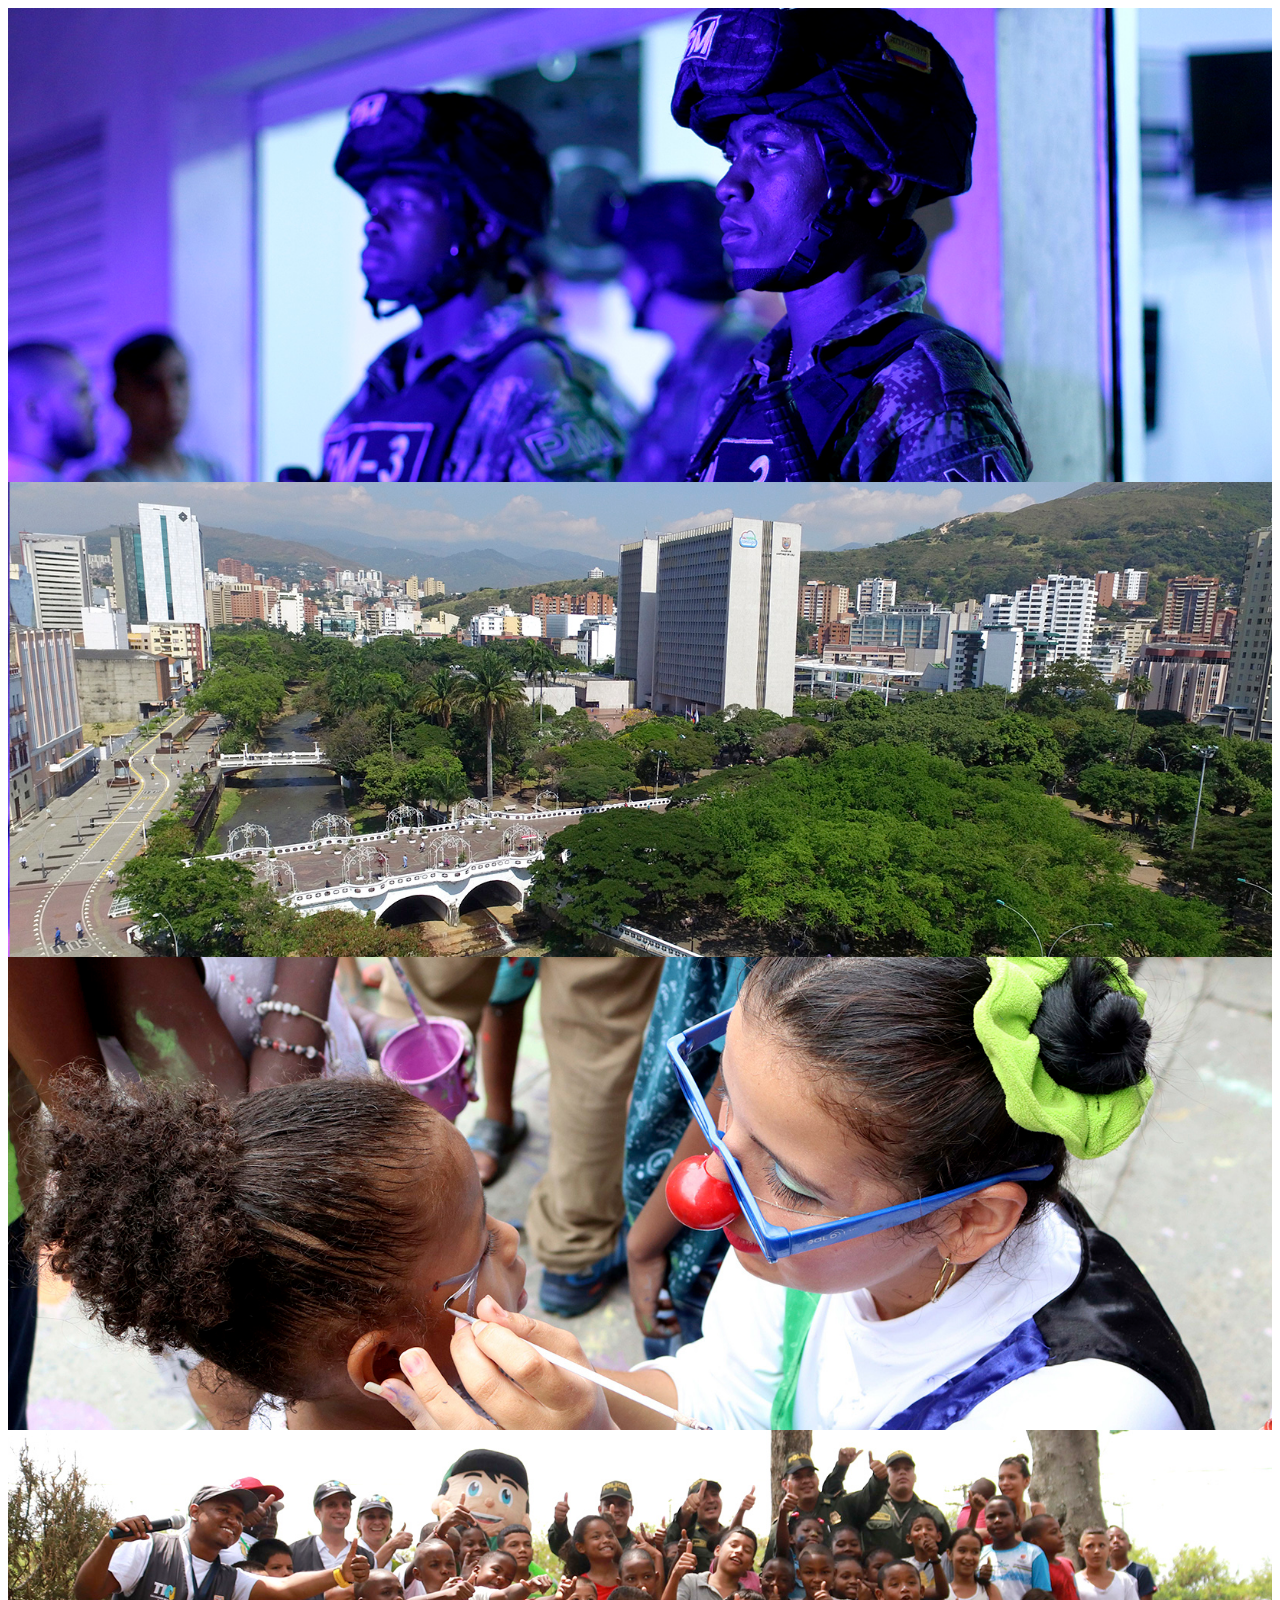
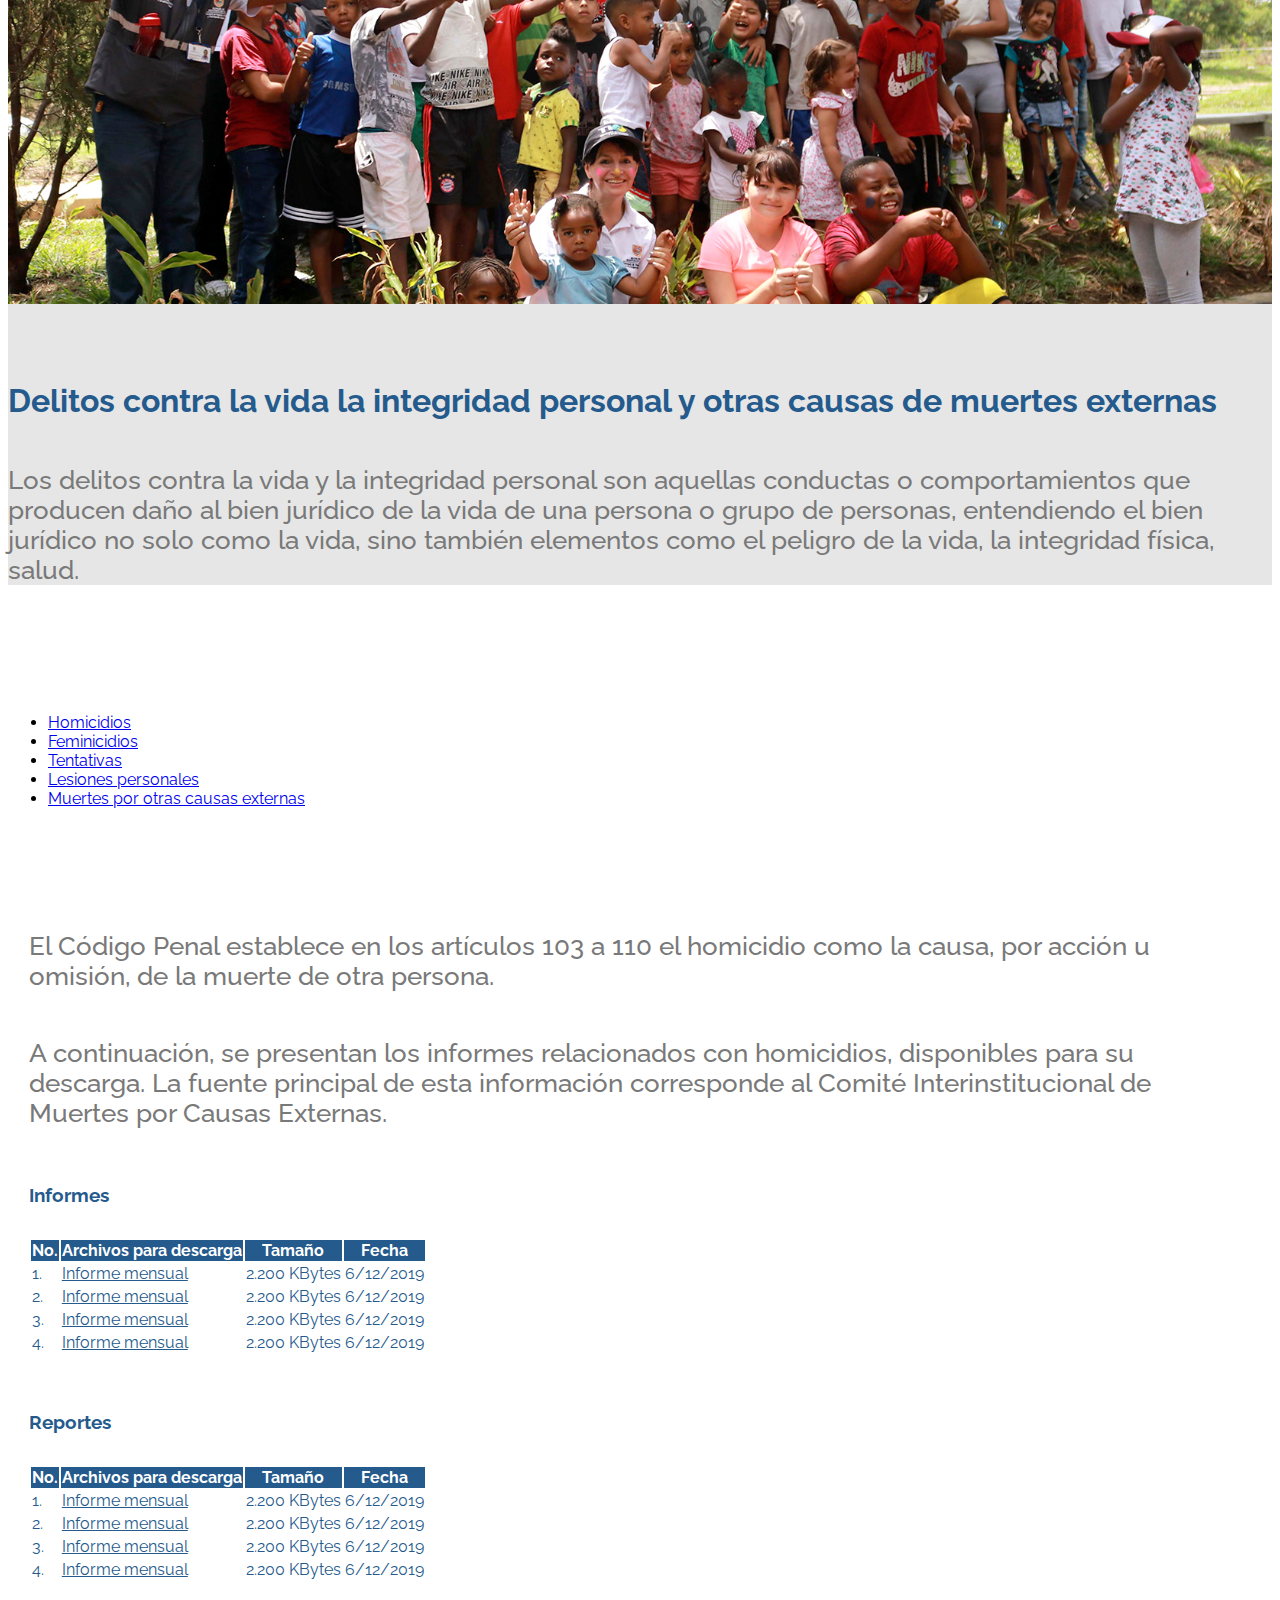
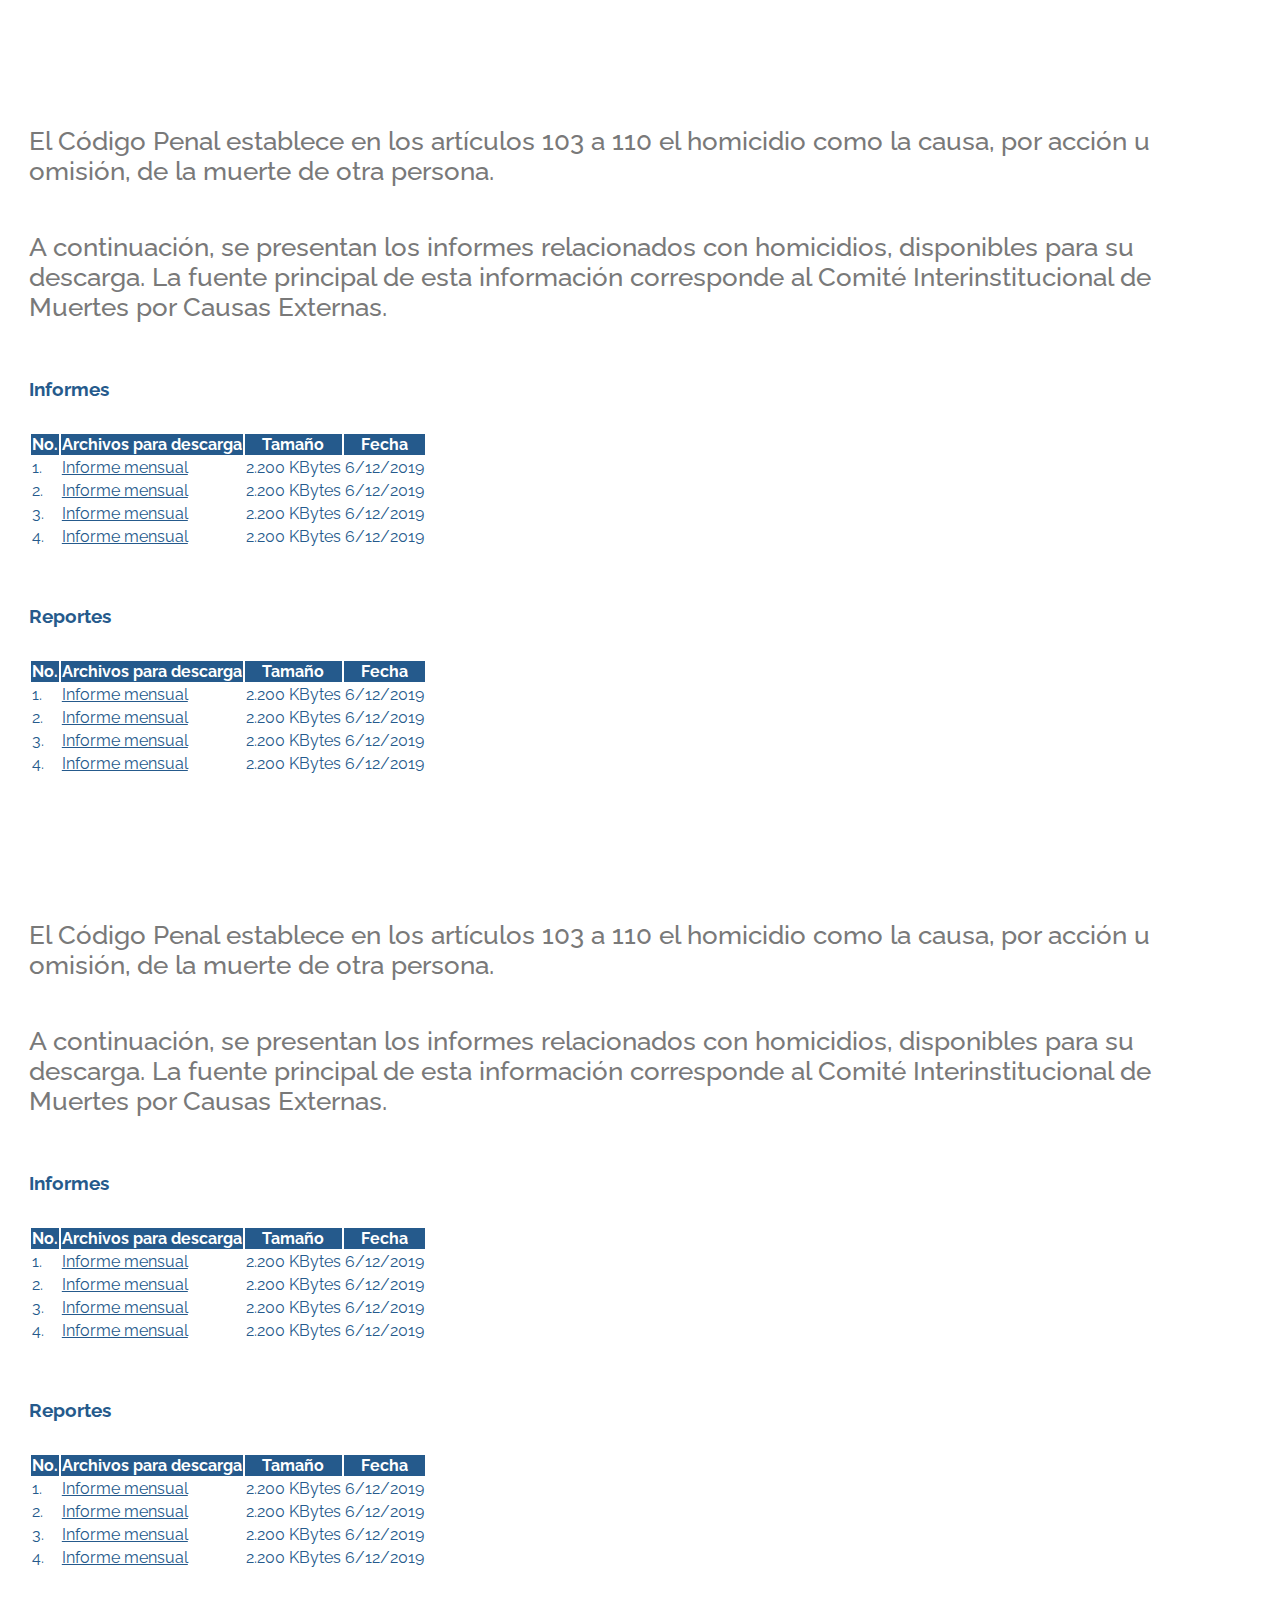
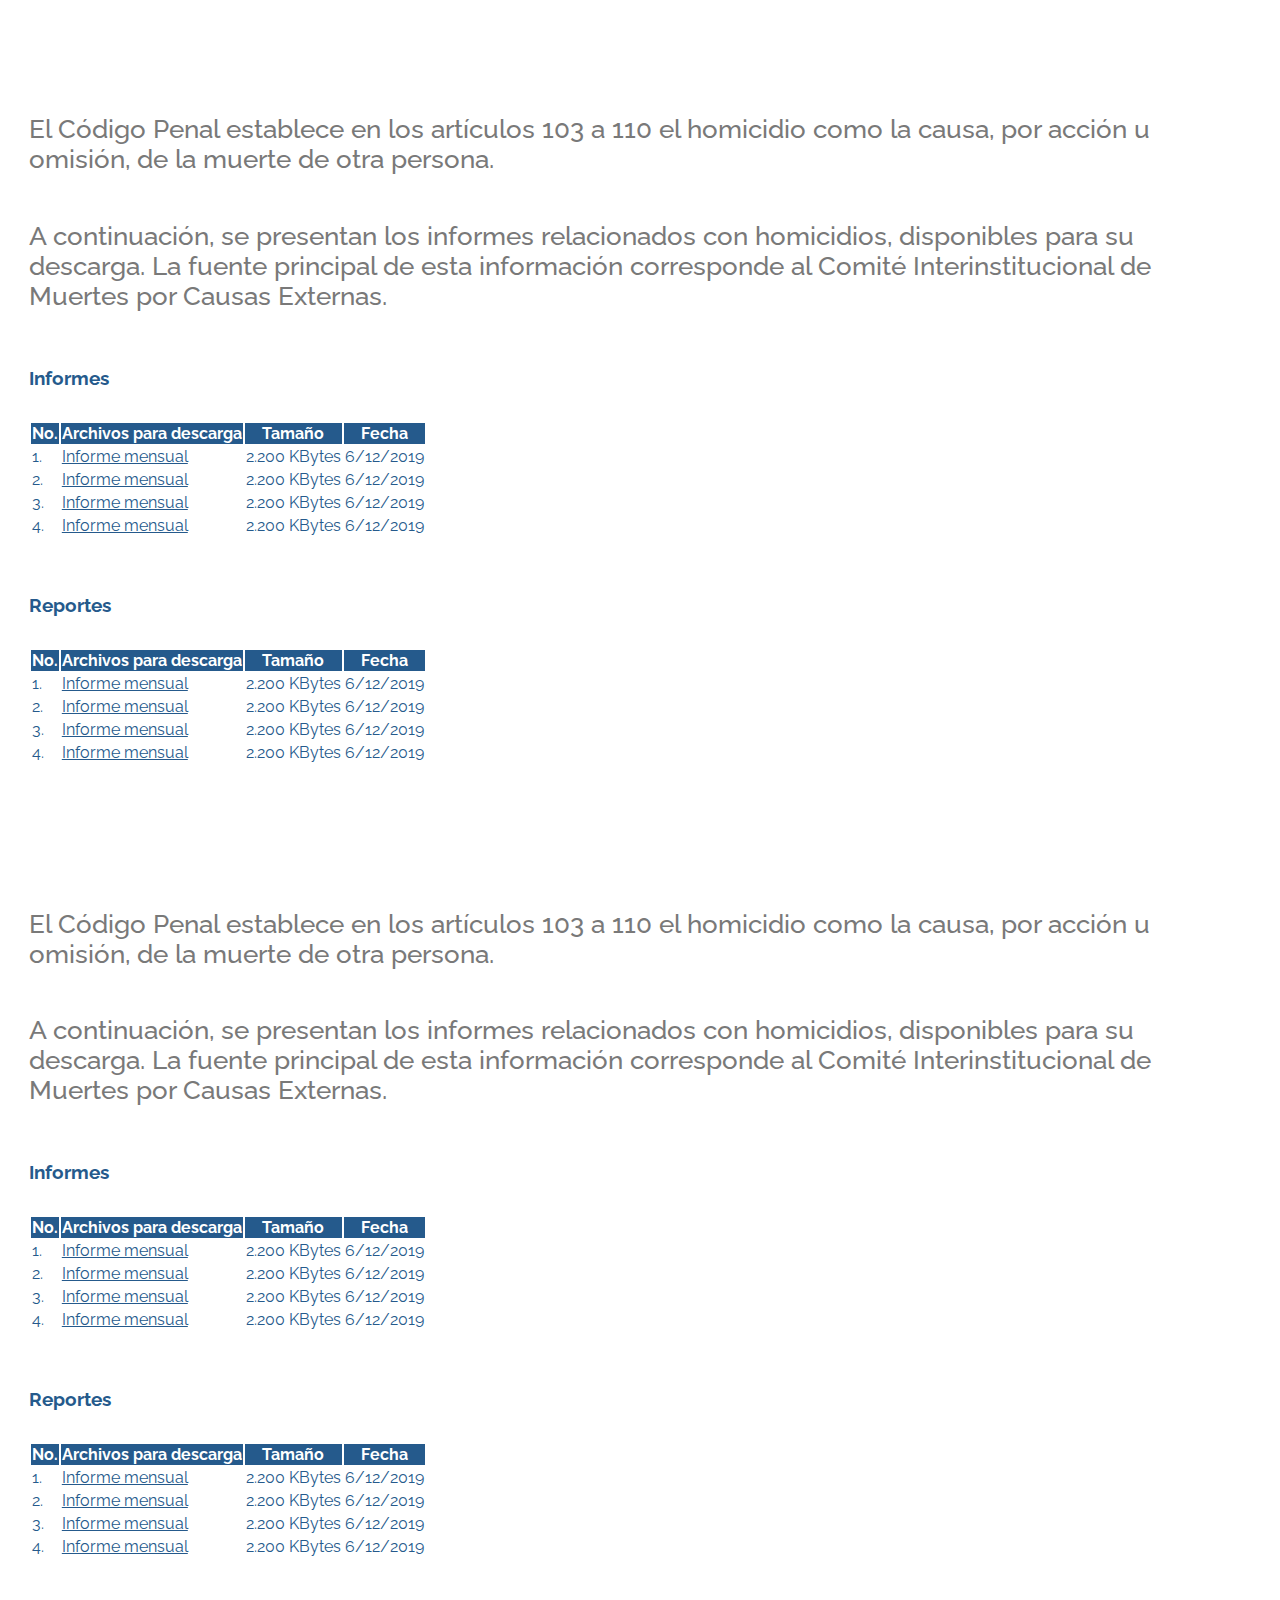
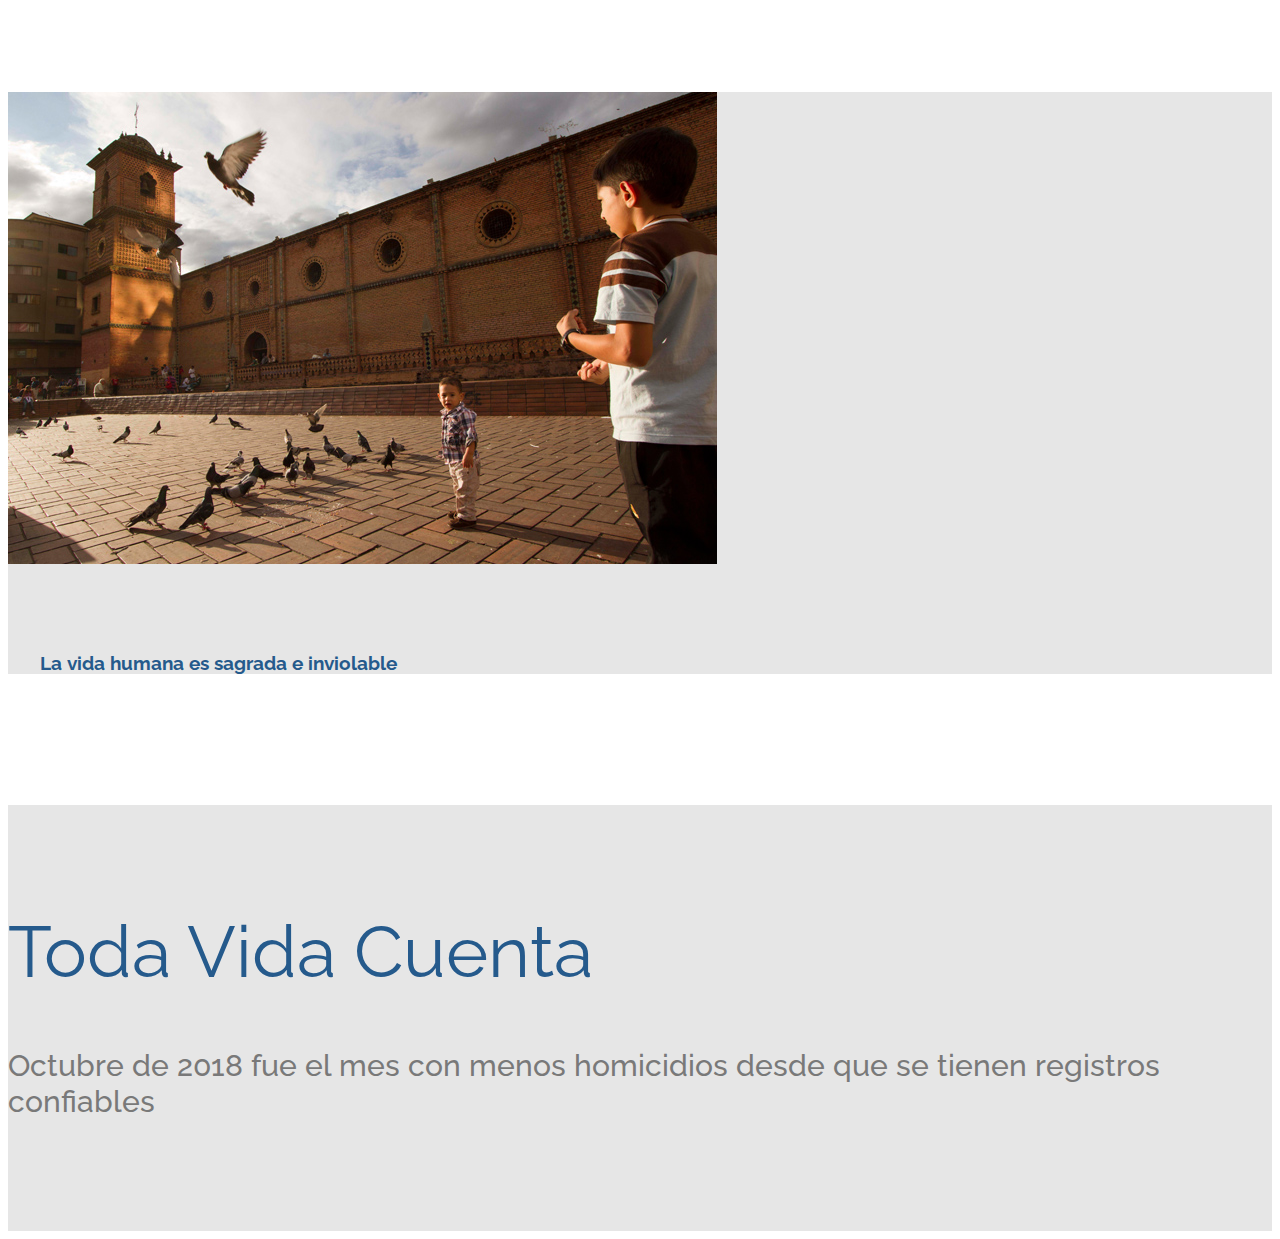
==== commit c8eaaae7: "se agregaron iconos de descarga y se cambio imagen" ====
--- a/delitos.html
+++ b/delitos.html
@@ -90,37 +90,37 @@
                                                                 <td class="text-blue" scope="row">1.</td>
                                                                 <td class="text-blue">
                                                                     <a href="#" class="text-blue" download>
-                                                                        Informe mensual
-                                                                    </a>
-                                                                </td>
-                                                                <td class="text-blue">2.200 KBytes</td>
-                                                                <td class="text-blue">6/12/2019</td>
-                                                            </tr>
-                                                            <tr>
-                                                                <td class="text-blue" scope="row">2.</td>
-                                                                <td class="text-blue">
-                                                                    <a href="#" class="text-blue" download>
-                                                                        Informe mensual
-                                                                    </a>
-                                                                </td>
-                                                                <td class="text-blue">2.200 KBytes</td>
-                                                                <td class="text-blue">6/12/2019</td>
-                                                            </tr>
-                                                            <tr>
-                                                                <td class="text-blue" scope="row">3.</td>
-                                                                <td class="text-blue">
-                                                                    <a href="#" class="text-blue" download>
-                                                                        Informe mensual
-                                                                    </a>
-                                                                </td>
-                                                                <td class="text-blue">2.200 KBytes</td>
-                                                                <td class="text-blue">6/12/2019</td>
-                                                            </tr>
-                                                            <tr>
-                                                                <td class="text-blue" scope="row">4.</td>
-                                                                <td class="text-blue">
-                                                                    <a href="#" class="text-blue" download>
-                                                                        Informe mensual
+                                                                        <i class="fa fa-download" aria-hidden="true"></i> Informe mensual
+                                                                    </a>
+                                                                </td>
+                                                                <td class="text-blue">2.200 KBytes</td>
+                                                                <td class="text-blue">6/12/2019</td>
+                                                            </tr>
+                                                            <tr>
+                                                                <td class="text-blue" scope="row">2.</td>
+                                                                <td class="text-blue">
+                                                                    <a href="#" class="text-blue" download>
+                                                                        <i class="fa fa-download" aria-hidden="true"></i> Informe mensual
+                                                                    </a>
+                                                                </td>
+                                                                <td class="text-blue">2.200 KBytes</td>
+                                                                <td class="text-blue">6/12/2019</td>
+                                                            </tr>
+                                                            <tr>
+                                                                <td class="text-blue" scope="row">3.</td>
+                                                                <td class="text-blue">
+                                                                    <a href="#" class="text-blue" download>
+                                                                        <i class="fa fa-download" aria-hidden="true"></i> Informe mensual
+                                                                    </a>
+                                                                </td>
+                                                                <td class="text-blue">2.200 KBytes</td>
+                                                                <td class="text-blue">6/12/2019</td>
+                                                            </tr>
+                                                            <tr>
+                                                                <td class="text-blue" scope="row">4.</td>
+                                                                <td class="text-blue">
+                                                                    <a href="#" class="text-blue" download>
+                                                                        <i class="fa fa-download" aria-hidden="true"></i> Informe mensual
                                                                     </a>
                                                                 </td>
                                                                 <td class="text-blue">2.200 KBytes</td>
@@ -148,37 +148,37 @@
                                                                 <td class="text-blue" scope="row">1.</td>
                                                                 <td class="text-blue">
                                                                     <a href="#" class="text-blue" download>
-                                                                        Informe mensual
-                                                                    </a>
-                                                                </td>
-                                                                <td class="text-blue">2.200 KBytes</td>
-                                                                <td class="text-blue">6/12/2019</td>
-                                                            </tr>
-                                                            <tr>
-                                                                <td class="text-blue" scope="row">2.</td>
-                                                                <td class="text-blue">
-                                                                    <a href="#" class="text-blue" download>
-                                                                        Informe mensual
-                                                                    </a>
-                                                                </td>
-                                                                <td class="text-blue">2.200 KBytes</td>
-                                                                <td class="text-blue">6/12/2019</td>
-                                                            </tr>
-                                                            <tr>
-                                                                <td class="text-blue" scope="row">3.</td>
-                                                                <td class="text-blue">
-                                                                    <a href="#" class="text-blue" download>
-                                                                        Informe mensual
-                                                                    </a>
-                                                                </td>
-                                                                <td class="text-blue">2.200 KBytes</td>
-                                                                <td class="text-blue">6/12/2019</td>
-                                                            </tr>
-                                                            <tr>
-                                                                <td class="text-blue" scope="row">4.</td>
-                                                                <td class="text-blue">
-                                                                    <a href="#" class="text-blue" download>
-                                                                        Informe mensual
+                                                                        <i class="fa fa-download" aria-hidden="true"></i> Informe mensual
+                                                                    </a>
+                                                                </td>
+                                                                <td class="text-blue">2.200 KBytes</td>
+                                                                <td class="text-blue">6/12/2019</td>
+                                                            </tr>
+                                                            <tr>
+                                                                <td class="text-blue" scope="row">2.</td>
+                                                                <td class="text-blue">
+                                                                    <a href="#" class="text-blue" download>
+                                                                        <i class="fa fa-download" aria-hidden="true"></i> Informe mensual
+                                                                    </a>
+                                                                </td>
+                                                                <td class="text-blue">2.200 KBytes</td>
+                                                                <td class="text-blue">6/12/2019</td>
+                                                            </tr>
+                                                            <tr>
+                                                                <td class="text-blue" scope="row">3.</td>
+                                                                <td class="text-blue">
+                                                                    <a href="#" class="text-blue" download>
+                                                                        <i class="fa fa-download" aria-hidden="true"></i> Informe mensual
+                                                                    </a>
+                                                                </td>
+                                                                <td class="text-blue">2.200 KBytes</td>
+                                                                <td class="text-blue">6/12/2019</td>
+                                                            </tr>
+                                                            <tr>
+                                                                <td class="text-blue" scope="row">4.</td>
+                                                                <td class="text-blue">
+                                                                    <a href="#" class="text-blue" download>
+                                                                        <i class="fa fa-download" aria-hidden="true"></i> Informe mensual
                                                                     </a>
                                                                 </td>
                                                                 <td class="text-blue">2.200 KBytes</td>
@@ -219,37 +219,37 @@
                                                                 <td class="text-blue" scope="row">1.</td>
                                                                 <td class="text-blue">
                                                                     <a href="#" class="text-blue" download>
-                                                                        Informe mensual
-                                                                    </a>
-                                                                </td>
-                                                                <td class="text-blue">2.200 KBytes</td>
-                                                                <td class="text-blue">6/12/2019</td>
-                                                            </tr>
-                                                            <tr>
-                                                                <td class="text-blue" scope="row">2.</td>
-                                                                <td class="text-blue">
-                                                                    <a href="#" class="text-blue" download>
-                                                                        Informe mensual
-                                                                    </a>
-                                                                </td>
-                                                                <td class="text-blue">2.200 KBytes</td>
-                                                                <td class="text-blue">6/12/2019</td>
-                                                            </tr>
-                                                            <tr>
-                                                                <td class="text-blue" scope="row">3.</td>
-                                                                <td class="text-blue">
-                                                                    <a href="#" class="text-blue" download>
-                                                                        Informe mensual
-                                                                    </a>
-                                                                </td>
-                                                                <td class="text-blue">2.200 KBytes</td>
-                                                                <td class="text-blue">6/12/2019</td>
-                                                            </tr>
-                                                            <tr>
-                                                                <td class="text-blue" scope="row">4.</td>
-                                                                <td class="text-blue">
-                                                                    <a href="#" class="text-blue" download>
-                                                                        Informe mensual
+                                                                        <i class="fa fa-download" aria-hidden="true"></i> Informe mensual
+                                                                    </a>
+                                                                </td>
+                                                                <td class="text-blue">2.200 KBytes</td>
+                                                                <td class="text-blue">6/12/2019</td>
+                                                            </tr>
+                                                            <tr>
+                                                                <td class="text-blue" scope="row">2.</td>
+                                                                <td class="text-blue">
+                                                                    <a href="#" class="text-blue" download>
+                                                                        <i class="fa fa-download" aria-hidden="true"></i> Informe mensual
+                                                                    </a>
+                                                                </td>
+                                                                <td class="text-blue">2.200 KBytes</td>
+                                                                <td class="text-blue">6/12/2019</td>
+                                                            </tr>
+                                                            <tr>
+                                                                <td class="text-blue" scope="row">3.</td>
+                                                                <td class="text-blue">
+                                                                    <a href="#" class="text-blue" download>
+                                                                        <i class="fa fa-download" aria-hidden="true"></i> Informe mensual
+                                                                    </a>
+                                                                </td>
+                                                                <td class="text-blue">2.200 KBytes</td>
+                                                                <td class="text-blue">6/12/2019</td>
+                                                            </tr>
+                                                            <tr>
+                                                                <td class="text-blue" scope="row">4.</td>
+                                                                <td class="text-blue">
+                                                                    <a href="#" class="text-blue" download>
+                                                                        <i class="fa fa-download" aria-hidden="true"></i> Informe mensual
                                                                     </a>
                                                                 </td>
                                                                 <td class="text-blue">2.200 KBytes</td>
@@ -277,37 +277,37 @@
                                                                 <td class="text-blue" scope="row">1.</td>
                                                                 <td class="text-blue">
                                                                     <a href="#" class="text-blue" download>
-                                                                        Informe mensual
-                                                                    </a>
-                                                                </td>
-                                                                <td class="text-blue">2.200 KBytes</td>
-                                                                <td class="text-blue">6/12/2019</td>
-                                                            </tr>
-                                                            <tr>
-                                                                <td class="text-blue" scope="row">2.</td>
-                                                                <td class="text-blue">
-                                                                    <a href="#" class="text-blue" download>
-                                                                        Informe mensual
-                                                                    </a>
-                                                                </td>
-                                                                <td class="text-blue">2.200 KBytes</td>
-                                                                <td class="text-blue">6/12/2019</td>
-                                                            </tr>
-                                                            <tr>
-                                                                <td class="text-blue" scope="row">3.</td>
-                                                                <td class="text-blue">
-                                                                    <a href="#" class="text-blue" download>
-                                                                        Informe mensual
-                                                                    </a>
-                                                                </td>
-                                                                <td class="text-blue">2.200 KBytes</td>
-                                                                <td class="text-blue">6/12/2019</td>
-                                                            </tr>
-                                                            <tr>
-                                                                <td class="text-blue" scope="row">4.</td>
-                                                                <td class="text-blue">
-                                                                    <a href="#" class="text-blue" download>
-                                                                        Informe mensual
+                                                                        <i class="fa fa-download" aria-hidden="true"></i> Informe mensual
+                                                                    </a>
+                                                                </td>
+                                                                <td class="text-blue">2.200 KBytes</td>
+                                                                <td class="text-blue">6/12/2019</td>
+                                                            </tr>
+                                                            <tr>
+                                                                <td class="text-blue" scope="row">2.</td>
+                                                                <td class="text-blue">
+                                                                    <a href="#" class="text-blue" download>
+                                                                        <i class="fa fa-download" aria-hidden="true"></i> Informe mensual
+                                                                    </a>
+                                                                </td>
+                                                                <td class="text-blue">2.200 KBytes</td>
+                                                                <td class="text-blue">6/12/2019</td>
+                                                            </tr>
+                                                            <tr>
+                                                                <td class="text-blue" scope="row">3.</td>
+                                                                <td class="text-blue">
+                                                                    <a href="#" class="text-blue" download>
+                                                                        <i class="fa fa-download" aria-hidden="true"></i> Informe mensual
+                                                                    </a>
+                                                                </td>
+                                                                <td class="text-blue">2.200 KBytes</td>
+                                                                <td class="text-blue">6/12/2019</td>
+                                                            </tr>
+                                                            <tr>
+                                                                <td class="text-blue" scope="row">4.</td>
+                                                                <td class="text-blue">
+                                                                    <a href="#" class="text-blue" download>
+                                                                        <i class="fa fa-download" aria-hidden="true"></i> Informe mensual
                                                                     </a>
                                                                 </td>
                                                                 <td class="text-blue">2.200 KBytes</td>
@@ -348,37 +348,37 @@
                                                                 <td class="text-blue" scope="row">1.</td>
                                                                 <td class="text-blue">
                                                                     <a href="#" class="text-blue" download>
-                                                                        Informe mensual
-                                                                    </a>
-                                                                </td>
-                                                                <td class="text-blue">2.200 KBytes</td>
-                                                                <td class="text-blue">6/12/2019</td>
-                                                            </tr>
-                                                            <tr>
-                                                                <td class="text-blue" scope="row">2.</td>
-                                                                <td class="text-blue">
-                                                                    <a href="#" class="text-blue" download>
-                                                                        Informe mensual
-                                                                    </a>
-                                                                </td>
-                                                                <td class="text-blue">2.200 KBytes</td>
-                                                                <td class="text-blue">6/12/2019</td>
-                                                            </tr>
-                                                            <tr>
-                                                                <td class="text-blue" scope="row">3.</td>
-                                                                <td class="text-blue">
-                                                                    <a href="#" class="text-blue" download>
-                                                                        Informe mensual
-                                                                    </a>
-                                                                </td>
-                                                                <td class="text-blue">2.200 KBytes</td>
-                                                                <td class="text-blue">6/12/2019</td>
-                                                            </tr>
-                                                            <tr>
-                                                                <td class="text-blue" scope="row">4.</td>
-                                                                <td class="text-blue">
-                                                                    <a href="#" class="text-blue" download>
-                                                                        Informe mensual
+                                                                        <i class="fa fa-download" aria-hidden="true"></i> Informe mensual
+                                                                    </a>
+                                                                </td>
+                                                                <td class="text-blue">2.200 KBytes</td>
+                                                                <td class="text-blue">6/12/2019</td>
+                                                            </tr>
+                                                            <tr>
+                                                                <td class="text-blue" scope="row">2.</td>
+                                                                <td class="text-blue">
+                                                                    <a href="#" class="text-blue" download>
+                                                                        <i class="fa fa-download" aria-hidden="true"></i> Informe mensual
+                                                                    </a>
+                                                                </td>
+                                                                <td class="text-blue">2.200 KBytes</td>
+                                                                <td class="text-blue">6/12/2019</td>
+                                                            </tr>
+                                                            <tr>
+                                                                <td class="text-blue" scope="row">3.</td>
+                                                                <td class="text-blue">
+                                                                    <a href="#" class="text-blue" download>
+                                                                        <i class="fa fa-download" aria-hidden="true"></i> Informe mensual
+                                                                    </a>
+                                                                </td>
+                                                                <td class="text-blue">2.200 KBytes</td>
+                                                                <td class="text-blue">6/12/2019</td>
+                                                            </tr>
+                                                            <tr>
+                                                                <td class="text-blue" scope="row">4.</td>
+                                                                <td class="text-blue">
+                                                                    <a href="#" class="text-blue" download>
+                                                                        <i class="fa fa-download" aria-hidden="true"></i> Informe mensual
                                                                     </a>
                                                                 </td>
                                                                 <td class="text-blue">2.200 KBytes</td>
@@ -406,37 +406,37 @@
                                                                 <td class="text-blue" scope="row">1.</td>
                                                                 <td class="text-blue">
                                                                     <a href="#" class="text-blue" download>
-                                                                        Informe mensual
-                                                                    </a>
-                                                                </td>
-                                                                <td class="text-blue">2.200 KBytes</td>
-                                                                <td class="text-blue">6/12/2019</td>
-                                                            </tr>
-                                                            <tr>
-                                                                <td class="text-blue" scope="row">2.</td>
-                                                                <td class="text-blue">
-                                                                    <a href="#" class="text-blue" download>
-                                                                        Informe mensual
-                                                                    </a>
-                                                                </td>
-                                                                <td class="text-blue">2.200 KBytes</td>
-                                                                <td class="text-blue">6/12/2019</td>
-                                                            </tr>
-                                                            <tr>
-                                                                <td class="text-blue" scope="row">3.</td>
-                                                                <td class="text-blue">
-                                                                    <a href="#" class="text-blue" download>
-                                                                        Informe mensual
-                                                                    </a>
-                                                                </td>
-                                                                <td class="text-blue">2.200 KBytes</td>
-                                                                <td class="text-blue">6/12/2019</td>
-                                                            </tr>
-                                                            <tr>
-                                                                <td class="text-blue" scope="row">4.</td>
-                                                                <td class="text-blue">
-                                                                    <a href="#" class="text-blue" download>
-                                                                        Informe mensual
+                                                                        <i class="fa fa-download" aria-hidden="true"></i> Informe mensual
+                                                                    </a>
+                                                                </td>
+                                                                <td class="text-blue">2.200 KBytes</td>
+                                                                <td class="text-blue">6/12/2019</td>
+                                                            </tr>
+                                                            <tr>
+                                                                <td class="text-blue" scope="row">2.</td>
+                                                                <td class="text-blue">
+                                                                    <a href="#" class="text-blue" download>
+                                                                        <i class="fa fa-download" aria-hidden="true"></i> Informe mensual
+                                                                    </a>
+                                                                </td>
+                                                                <td class="text-blue">2.200 KBytes</td>
+                                                                <td class="text-blue">6/12/2019</td>
+                                                            </tr>
+                                                            <tr>
+                                                                <td class="text-blue" scope="row">3.</td>
+                                                                <td class="text-blue">
+                                                                    <a href="#" class="text-blue" download>
+                                                                        <i class="fa fa-download" aria-hidden="true"></i> Informe mensual
+                                                                    </a>
+                                                                </td>
+                                                                <td class="text-blue">2.200 KBytes</td>
+                                                                <td class="text-blue">6/12/2019</td>
+                                                            </tr>
+                                                            <tr>
+                                                                <td class="text-blue" scope="row">4.</td>
+                                                                <td class="text-blue">
+                                                                    <a href="#" class="text-blue" download>
+                                                                        <i class="fa fa-download" aria-hidden="true"></i> Informe mensual
                                                                     </a>
                                                                 </td>
                                                                 <td class="text-blue">2.200 KBytes</td>
@@ -477,37 +477,37 @@
                                                                 <td class="text-blue" scope="row">1.</td>
                                                                 <td class="text-blue">
                                                                     <a href="#" class="text-blue" download>
-                                                                        Informe mensual
-                                                                    </a>
-                                                                </td>
-                                                                <td class="text-blue">2.200 KBytes</td>
-                                                                <td class="text-blue">6/12/2019</td>
-                                                            </tr>
-                                                            <tr>
-                                                                <td class="text-blue" scope="row">2.</td>
-                                                                <td class="text-blue">
-                                                                    <a href="#" class="text-blue" download>
-                                                                        Informe mensual
-                                                                    </a>
-                                                                </td>
-                                                                <td class="text-blue">2.200 KBytes</td>
-                                                                <td class="text-blue">6/12/2019</td>
-                                                            </tr>
-                                                            <tr>
-                                                                <td class="text-blue" scope="row">3.</td>
-                                                                <td class="text-blue">
-                                                                    <a href="#" class="text-blue" download>
-                                                                        Informe mensual
-                                                                    </a>
-                                                                </td>
-                                                                <td class="text-blue">2.200 KBytes</td>
-                                                                <td class="text-blue">6/12/2019</td>
-                                                            </tr>
-                                                            <tr>
-                                                                <td class="text-blue" scope="row">4.</td>
-                                                                <td class="text-blue">
-                                                                    <a href="#" class="text-blue" download>
-                                                                        Informe mensual
+                                                                        <i class="fa fa-download" aria-hidden="true"></i> Informe mensual
+                                                                    </a>
+                                                                </td>
+                                                                <td class="text-blue">2.200 KBytes</td>
+                                                                <td class="text-blue">6/12/2019</td>
+                                                            </tr>
+                                                            <tr>
+                                                                <td class="text-blue" scope="row">2.</td>
+                                                                <td class="text-blue">
+                                                                    <a href="#" class="text-blue" download>
+                                                                        <i class="fa fa-download" aria-hidden="true"></i> Informe mensual
+                                                                    </a>
+                                                                </td>
+                                                                <td class="text-blue">2.200 KBytes</td>
+                                                                <td class="text-blue">6/12/2019</td>
+                                                            </tr>
+                                                            <tr>
+                                                                <td class="text-blue" scope="row">3.</td>
+                                                                <td class="text-blue">
+                                                                    <a href="#" class="text-blue" download>
+                                                                        <i class="fa fa-download" aria-hidden="true"></i> Informe mensual
+                                                                    </a>
+                                                                </td>
+                                                                <td class="text-blue">2.200 KBytes</td>
+                                                                <td class="text-blue">6/12/2019</td>
+                                                            </tr>
+                                                            <tr>
+                                                                <td class="text-blue" scope="row">4.</td>
+                                                                <td class="text-blue">
+                                                                    <a href="#" class="text-blue" download>
+                                                                        <i class="fa fa-download" aria-hidden="true"></i> Informe mensual
                                                                     </a>
                                                                 </td>
                                                                 <td class="text-blue">2.200 KBytes</td>
@@ -535,37 +535,37 @@
                                                                 <td class="text-blue" scope="row">1.</td>
                                                                 <td class="text-blue">
                                                                     <a href="#" class="text-blue" download>
-                                                                        Informe mensual
-                                                                    </a>
-                                                                </td>
-                                                                <td class="text-blue">2.200 KBytes</td>
-                                                                <td class="text-blue">6/12/2019</td>
-                                                            </tr>
-                                                            <tr>
-                                                                <td class="text-blue" scope="row">2.</td>
-                                                                <td class="text-blue">
-                                                                    <a href="#" class="text-blue" download>
-                                                                        Informe mensual
-                                                                    </a>
-                                                                </td>
-                                                                <td class="text-blue">2.200 KBytes</td>
-                                                                <td class="text-blue">6/12/2019</td>
-                                                            </tr>
-                                                            <tr>
-                                                                <td class="text-blue" scope="row">3.</td>
-                                                                <td class="text-blue">
-                                                                    <a href="#" class="text-blue" download>
-                                                                        Informe mensual
-                                                                    </a>
-                                                                </td>
-                                                                <td class="text-blue">2.200 KBytes</td>
-                                                                <td class="text-blue">6/12/2019</td>
-                                                            </tr>
-                                                            <tr>
-                                                                <td class="text-blue" scope="row">4.</td>
-                                                                <td class="text-blue">
-                                                                    <a href="#" class="text-blue" download>
-                                                                        Informe mensual
+                                                                        <i class="fa fa-download" aria-hidden="true"></i> Informe mensual
+                                                                    </a>
+                                                                </td>
+                                                                <td class="text-blue">2.200 KBytes</td>
+                                                                <td class="text-blue">6/12/2019</td>
+                                                            </tr>
+                                                            <tr>
+                                                                <td class="text-blue" scope="row">2.</td>
+                                                                <td class="text-blue">
+                                                                    <a href="#" class="text-blue" download>
+                                                                        <i class="fa fa-download" aria-hidden="true"></i> Informe mensual
+                                                                    </a>
+                                                                </td>
+                                                                <td class="text-blue">2.200 KBytes</td>
+                                                                <td class="text-blue">6/12/2019</td>
+                                                            </tr>
+                                                            <tr>
+                                                                <td class="text-blue" scope="row">3.</td>
+                                                                <td class="text-blue">
+                                                                    <a href="#" class="text-blue" download>
+                                                                        <i class="fa fa-download" aria-hidden="true"></i> Informe mensual
+                                                                    </a>
+                                                                </td>
+                                                                <td class="text-blue">2.200 KBytes</td>
+                                                                <td class="text-blue">6/12/2019</td>
+                                                            </tr>
+                                                            <tr>
+                                                                <td class="text-blue" scope="row">4.</td>
+                                                                <td class="text-blue">
+                                                                    <a href="#" class="text-blue" download>
+                                                                        <i class="fa fa-download" aria-hidden="true"></i> Informe mensual
                                                                     </a>
                                                                 </td>
                                                                 <td class="text-blue">2.200 KBytes</td>
@@ -606,37 +606,37 @@
                                                                 <td class="text-blue" scope="row">1.</td>
                                                                 <td class="text-blue">
                                                                     <a href="#" class="text-blue" download>
-                                                                        Informe mensual
-                                                                    </a>
-                                                                </td>
-                                                                <td class="text-blue">2.200 KBytes</td>
-                                                                <td class="text-blue">6/12/2019</td>
-                                                            </tr>
-                                                            <tr>
-                                                                <td class="text-blue" scope="row">2.</td>
-                                                                <td class="text-blue">
-                                                                    <a href="#" class="text-blue" download>
-                                                                        Informe mensual
-                                                                    </a>
-                                                                </td>
-                                                                <td class="text-blue">2.200 KBytes</td>
-                                                                <td class="text-blue">6/12/2019</td>
-                                                            </tr>
-                                                            <tr>
-                                                                <td class="text-blue" scope="row">3.</td>
-                                                                <td class="text-blue">
-                                                                    <a href="#" class="text-blue" download>
-                                                                        Informe mensual
-                                                                    </a>
-                                                                </td>
-                                                                <td class="text-blue">2.200 KBytes</td>
-                                                                <td class="text-blue">6/12/2019</td>
-                                                            </tr>
-                                                            <tr>
-                                                                <td class="text-blue" scope="row">4.</td>
-                                                                <td class="text-blue">
-                                                                    <a href="#" class="text-blue" download>
-                                                                        Informe mensual
+                                                                        <i class="fa fa-download" aria-hidden="true"></i> Informe mensual
+                                                                    </a>
+                                                                </td>
+                                                                <td class="text-blue">2.200 KBytes</td>
+                                                                <td class="text-blue">6/12/2019</td>
+                                                            </tr>
+                                                            <tr>
+                                                                <td class="text-blue" scope="row">2.</td>
+                                                                <td class="text-blue">
+                                                                    <a href="#" class="text-blue" download>
+                                                                        <i class="fa fa-download" aria-hidden="true"></i> Informe mensual
+                                                                    </a>
+                                                                </td>
+                                                                <td class="text-blue">2.200 KBytes</td>
+                                                                <td class="text-blue">6/12/2019</td>
+                                                            </tr>
+                                                            <tr>
+                                                                <td class="text-blue" scope="row">3.</td>
+                                                                <td class="text-blue">
+                                                                    <a href="#" class="text-blue" download>
+                                                                        <i class="fa fa-download" aria-hidden="true"></i> Informe mensual
+                                                                    </a>
+                                                                </td>
+                                                                <td class="text-blue">2.200 KBytes</td>
+                                                                <td class="text-blue">6/12/2019</td>
+                                                            </tr>
+                                                            <tr>
+                                                                <td class="text-blue" scope="row">4.</td>
+                                                                <td class="text-blue">
+                                                                    <a href="#" class="text-blue" download>
+                                                                        <i class="fa fa-download" aria-hidden="true"></i> Informe mensual
                                                                     </a>
                                                                 </td>
                                                                 <td class="text-blue">2.200 KBytes</td>
@@ -664,37 +664,37 @@
                                                                 <td class="text-blue" scope="row">1.</td>
                                                                 <td class="text-blue">
                                                                     <a href="#" class="text-blue" download>
-                                                                        Informe mensual
-                                                                    </a>
-                                                                </td>
-                                                                <td class="text-blue">2.200 KBytes</td>
-                                                                <td class="text-blue">6/12/2019</td>
-                                                            </tr>
-                                                            <tr>
-                                                                <td class="text-blue" scope="row">2.</td>
-                                                                <td class="text-blue">
-                                                                    <a href="#" class="text-blue" download>
-                                                                        Informe mensual
-                                                                    </a>
-                                                                </td>
-                                                                <td class="text-blue">2.200 KBytes</td>
-                                                                <td class="text-blue">6/12/2019</td>
-                                                            </tr>
-                                                            <tr>
-                                                                <td class="text-blue" scope="row">3.</td>
-                                                                <td class="text-blue">
-                                                                    <a href="#" class="text-blue" download>
-                                                                        Informe mensual
-                                                                    </a>
-                                                                </td>
-                                                                <td class="text-blue">2.200 KBytes</td>
-                                                                <td class="text-blue">6/12/2019</td>
-                                                            </tr>
-                                                            <tr>
-                                                                <td class="text-blue" scope="row">4.</td>
-                                                                <td class="text-blue">
-                                                                    <a href="#" class="text-blue" download>
-                                                                        Informe mensual
+                                                                        <i class="fa fa-download" aria-hidden="true"></i> Informe mensual
+                                                                    </a>
+                                                                </td>
+                                                                <td class="text-blue">2.200 KBytes</td>
+                                                                <td class="text-blue">6/12/2019</td>
+                                                            </tr>
+                                                            <tr>
+                                                                <td class="text-blue" scope="row">2.</td>
+                                                                <td class="text-blue">
+                                                                    <a href="#" class="text-blue" download>
+                                                                        <i class="fa fa-download" aria-hidden="true"></i> Informe mensual
+                                                                    </a>
+                                                                </td>
+                                                                <td class="text-blue">2.200 KBytes</td>
+                                                                <td class="text-blue">6/12/2019</td>
+                                                            </tr>
+                                                            <tr>
+                                                                <td class="text-blue" scope="row">3.</td>
+                                                                <td class="text-blue">
+                                                                    <a href="#" class="text-blue" download>
+                                                                        <i class="fa fa-download" aria-hidden="true"></i> Informe mensual
+                                                                    </a>
+                                                                </td>
+                                                                <td class="text-blue">2.200 KBytes</td>
+                                                                <td class="text-blue">6/12/2019</td>
+                                                            </tr>
+                                                            <tr>
+                                                                <td class="text-blue" scope="row">4.</td>
+                                                                <td class="text-blue">
+                                                                    <a href="#" class="text-blue" download>
+                                                                        <i class="fa fa-download" aria-hidden="true"></i> Informe mensual
                                                                     </a>
                                                                 </td>
                                                                 <td class="text-blue">2.200 KBytes</td>
@@ -719,7 +719,7 @@
 
                     <div class="row bg2-gray">
                         <div class="col-xs-12 col-md-6 text-center p-0">
-                            <img src="images/inicio_3.jpg">
+                            <img src="images/inicio_4.jpg">
                         </div>
                         <div class="col-xs-12 col-md-6">
                             <h3 class="title title-icon title-quotes text-blue fw mt-4 mt-sm-0 pt-5 pl-4">
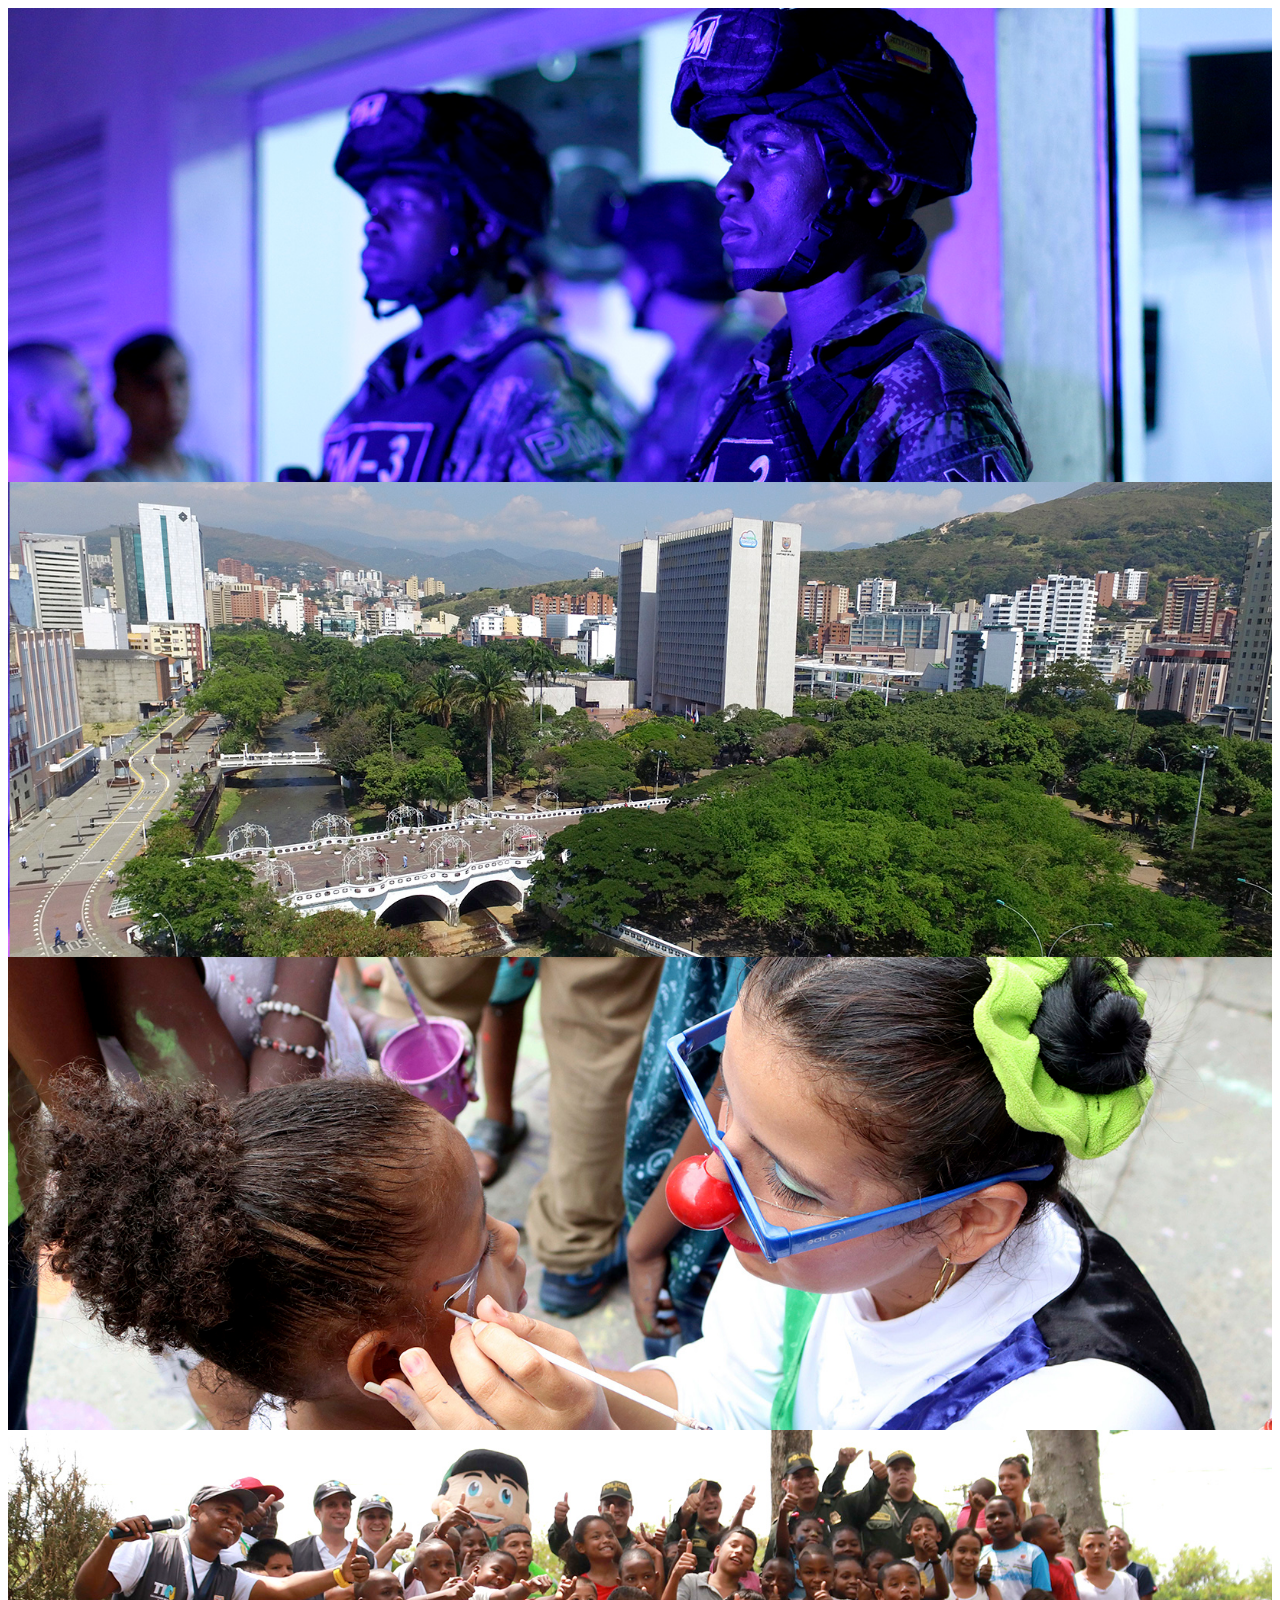
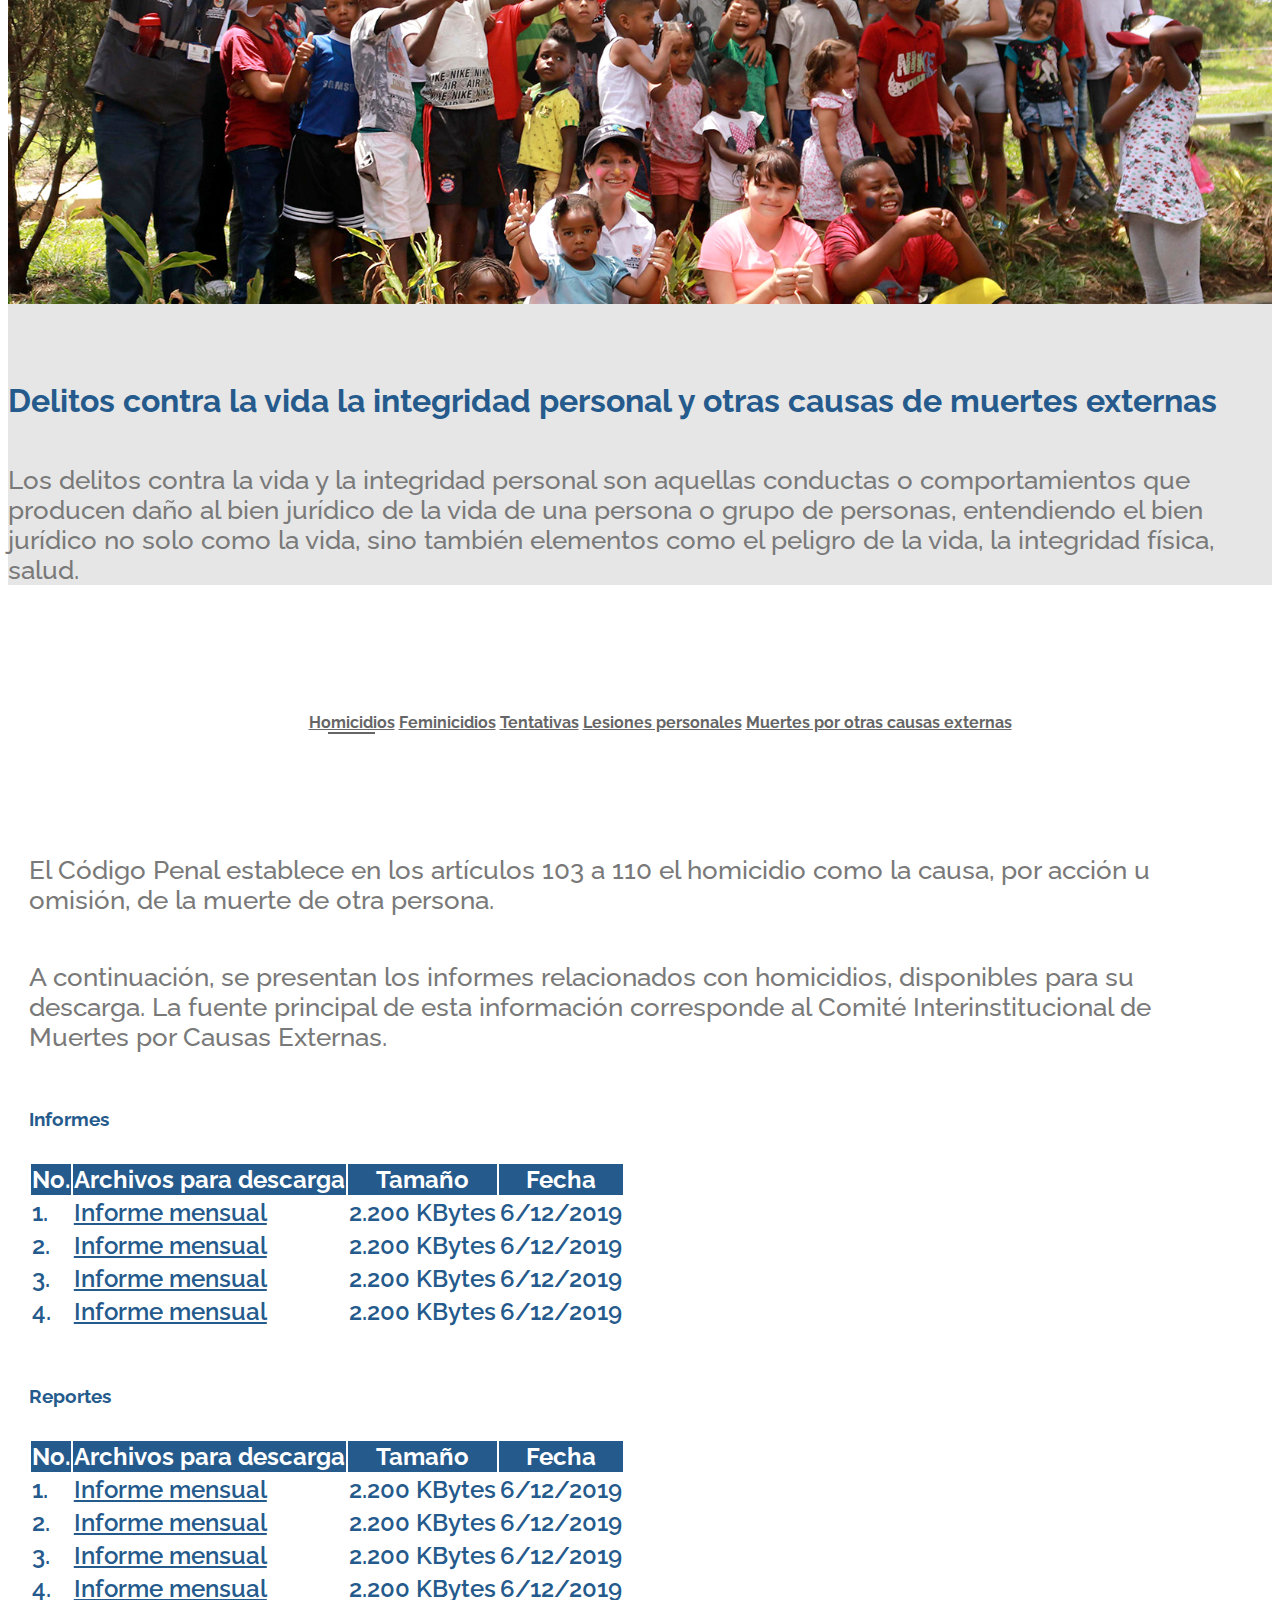
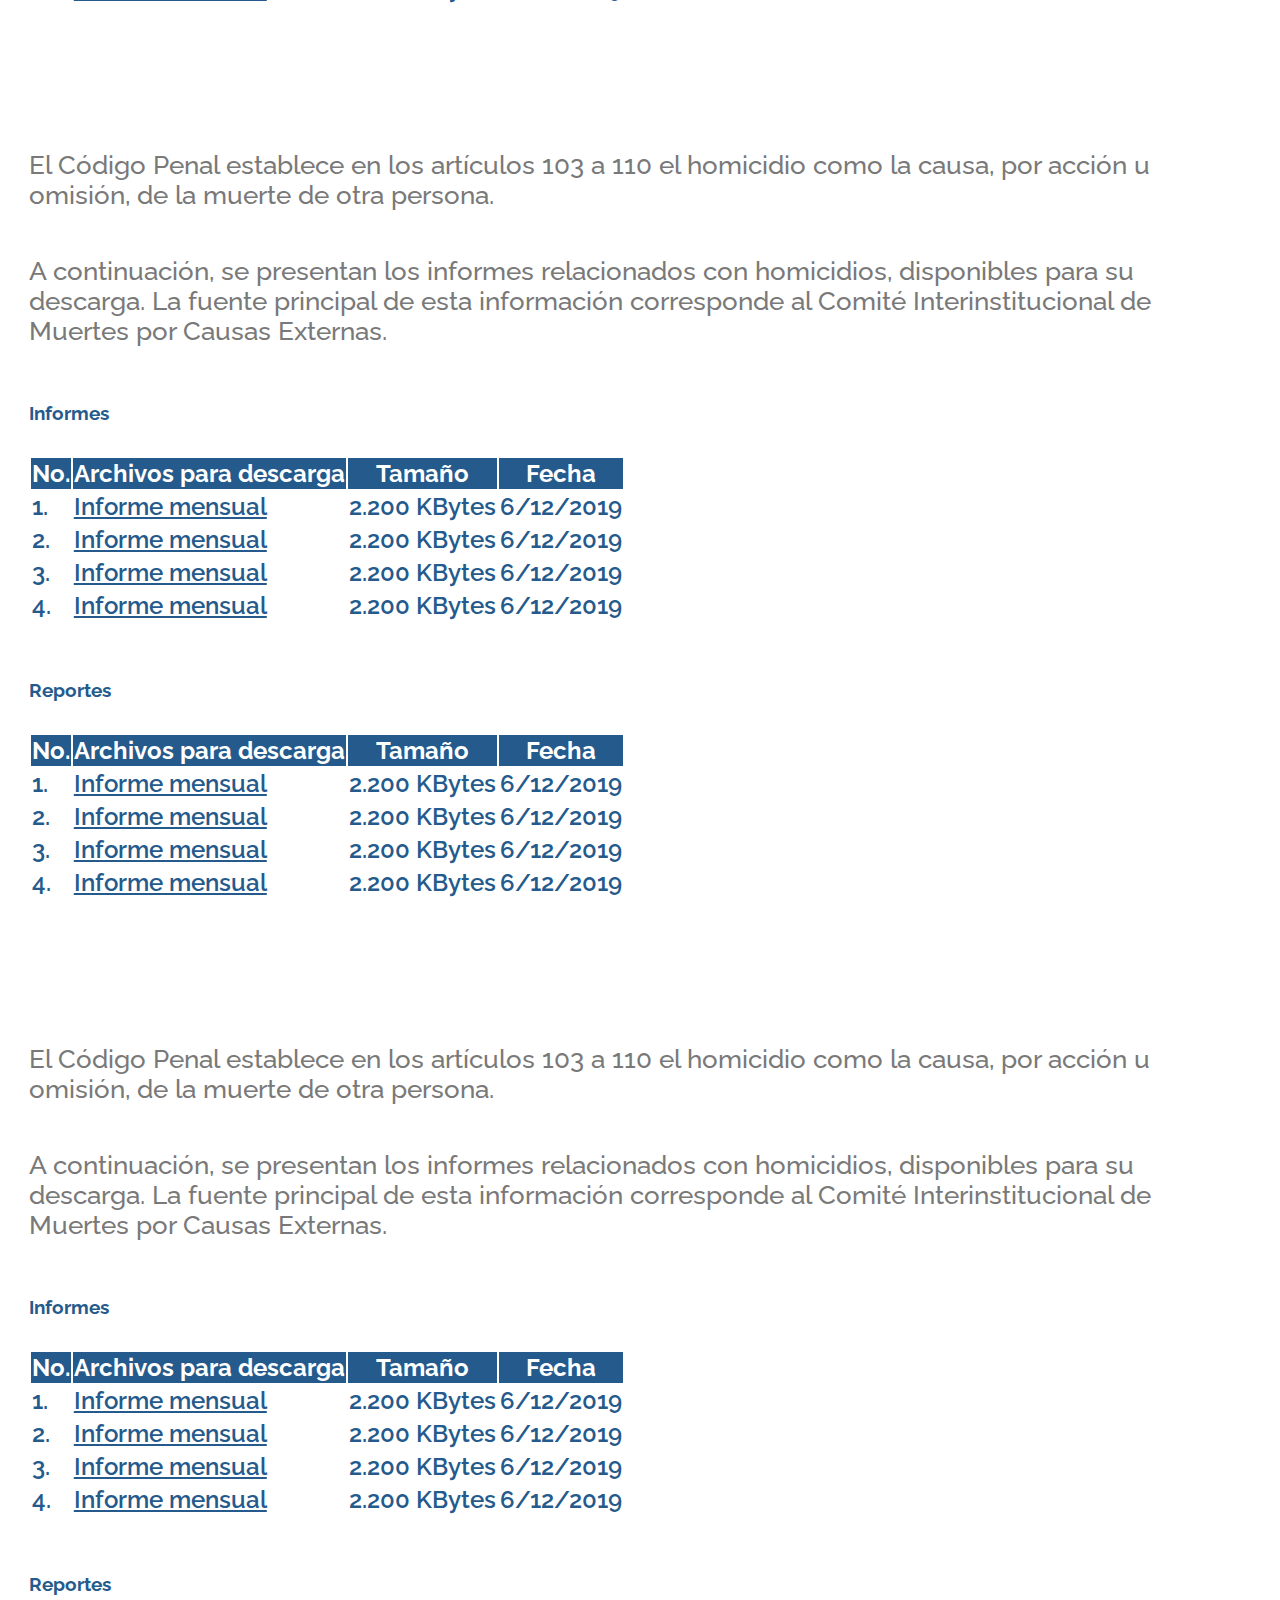
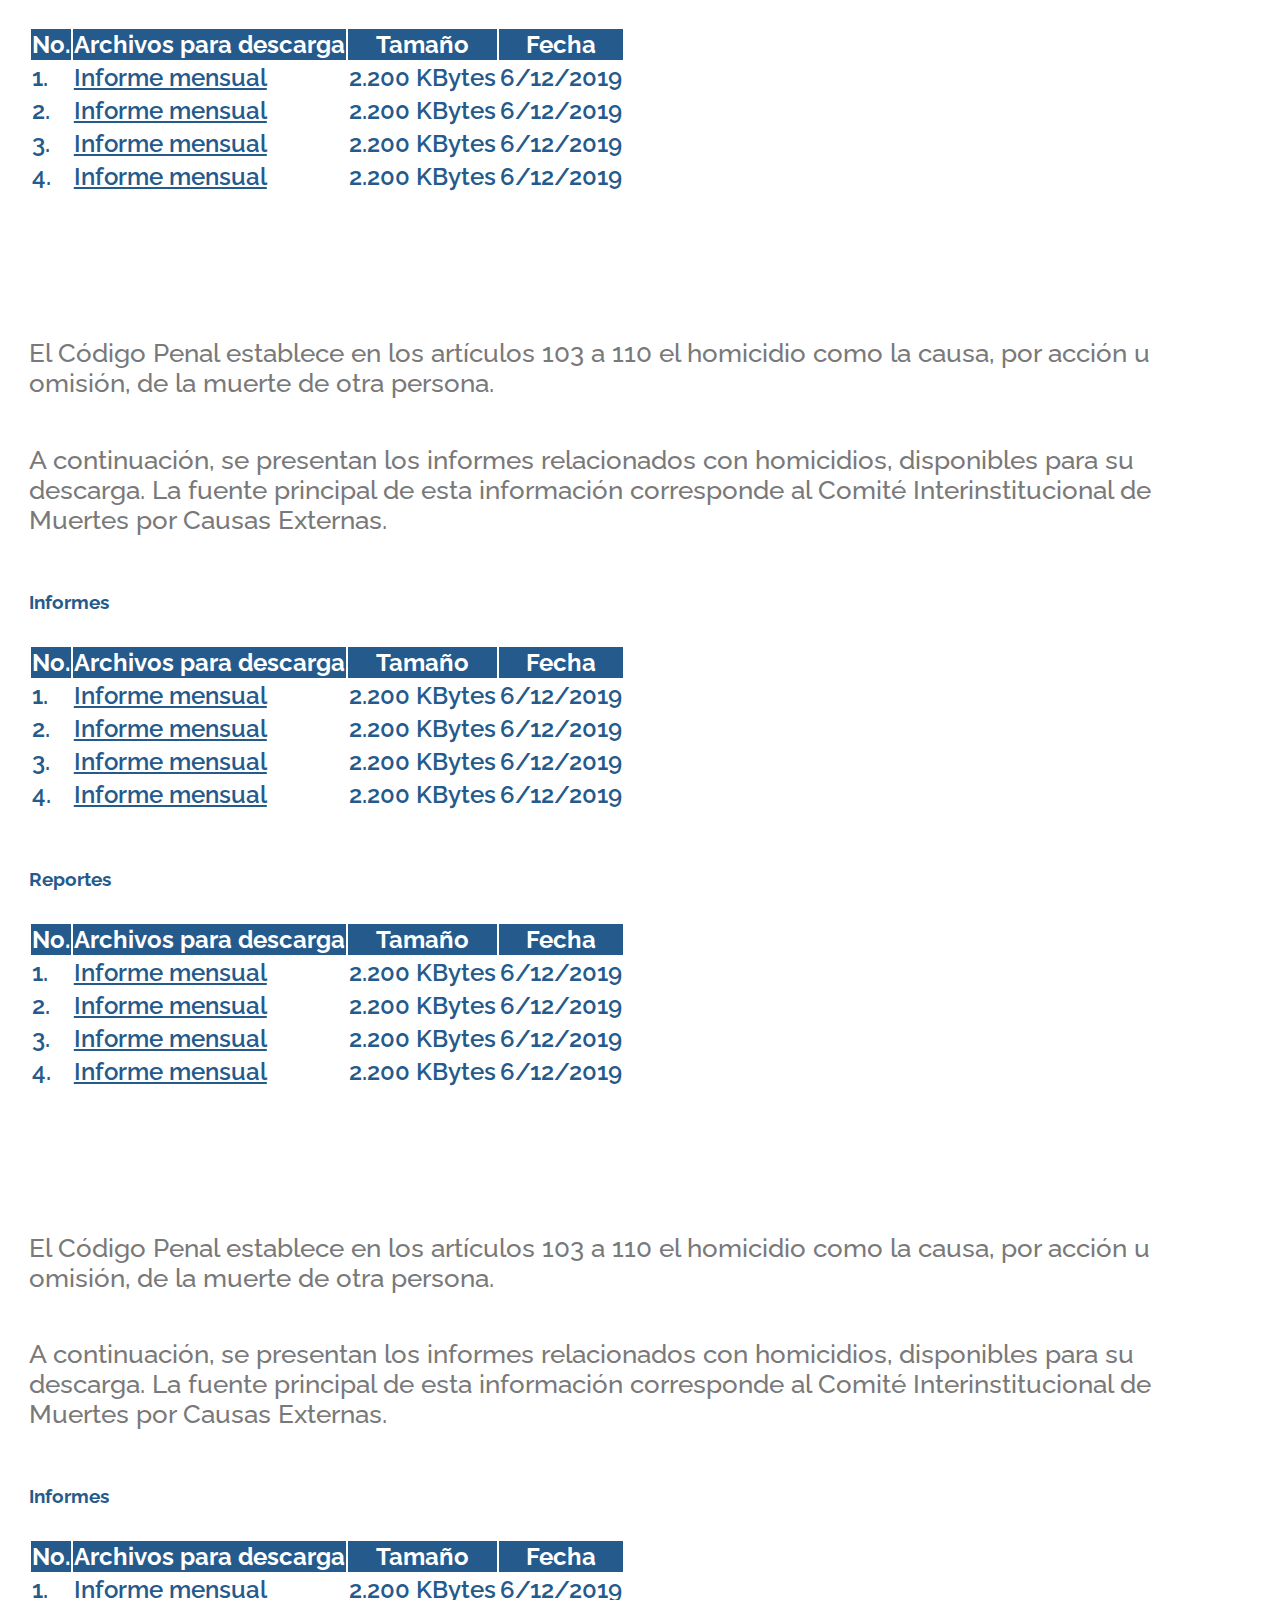
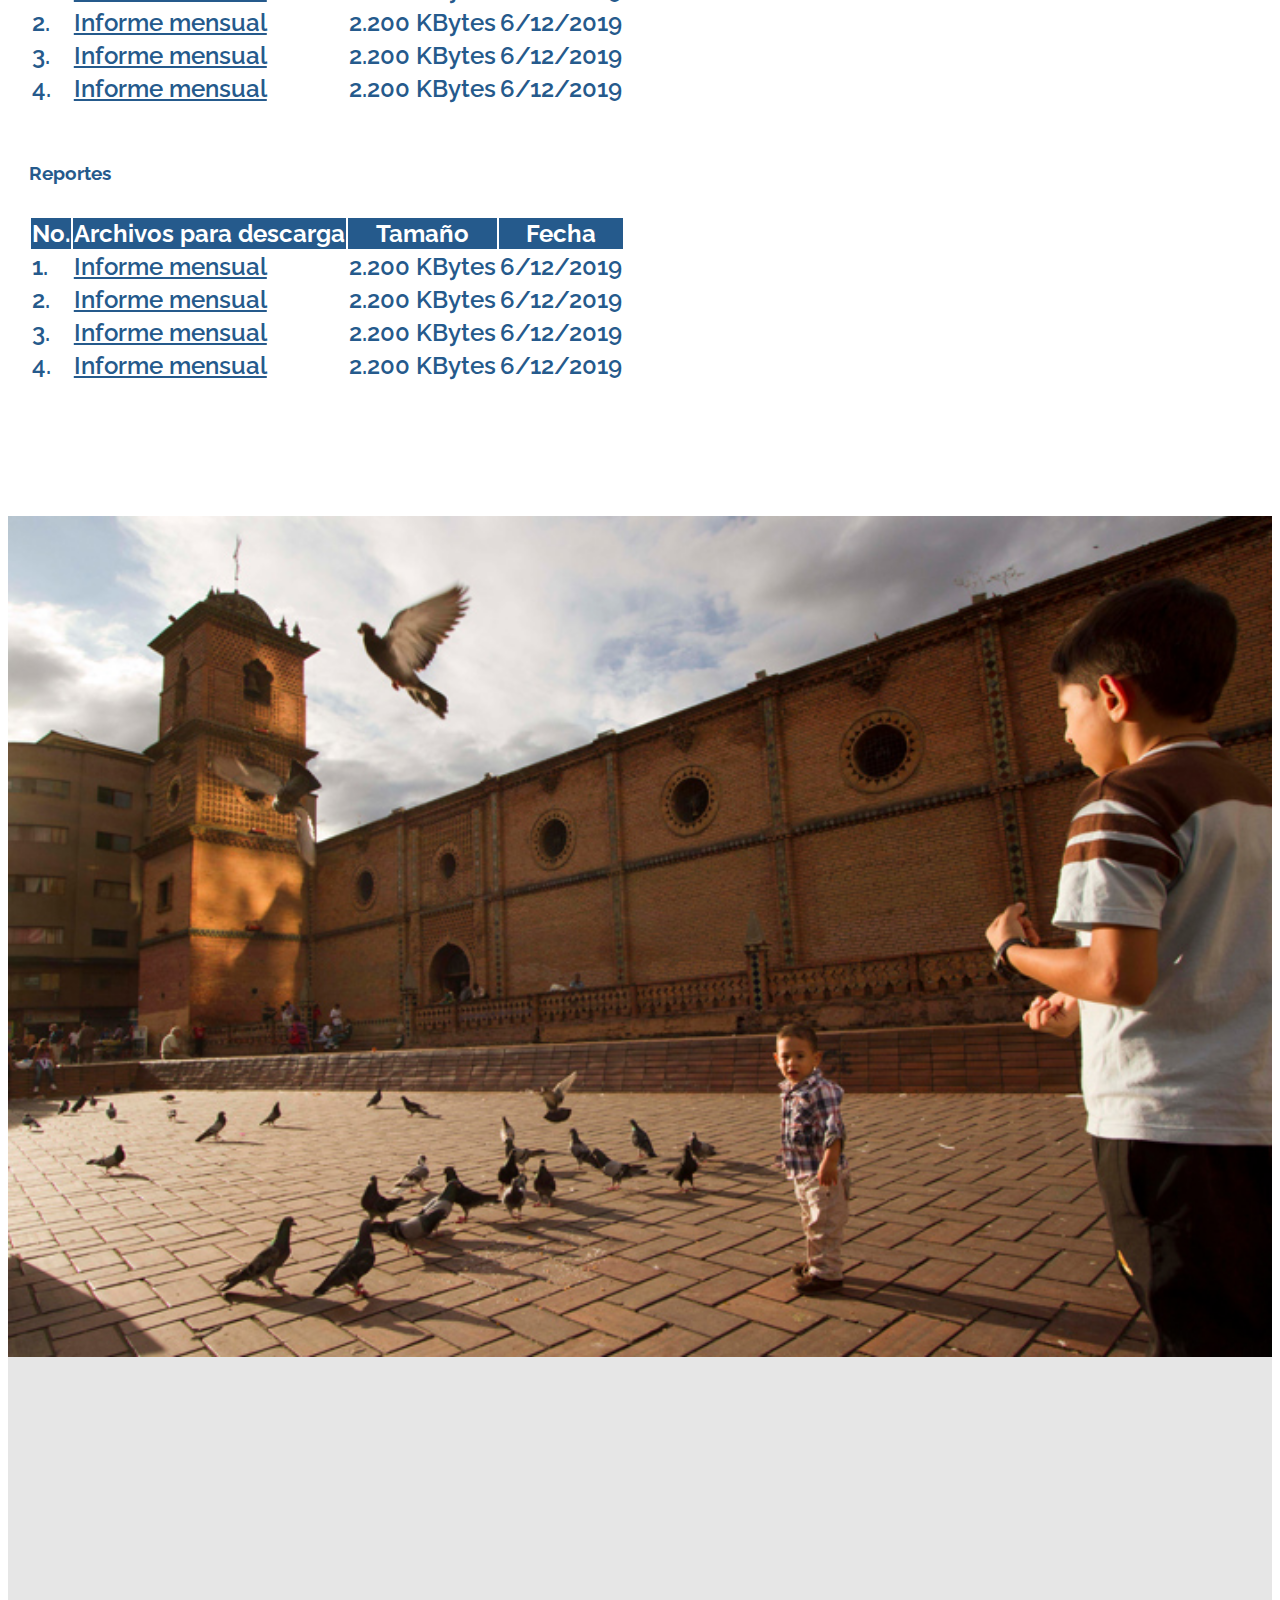
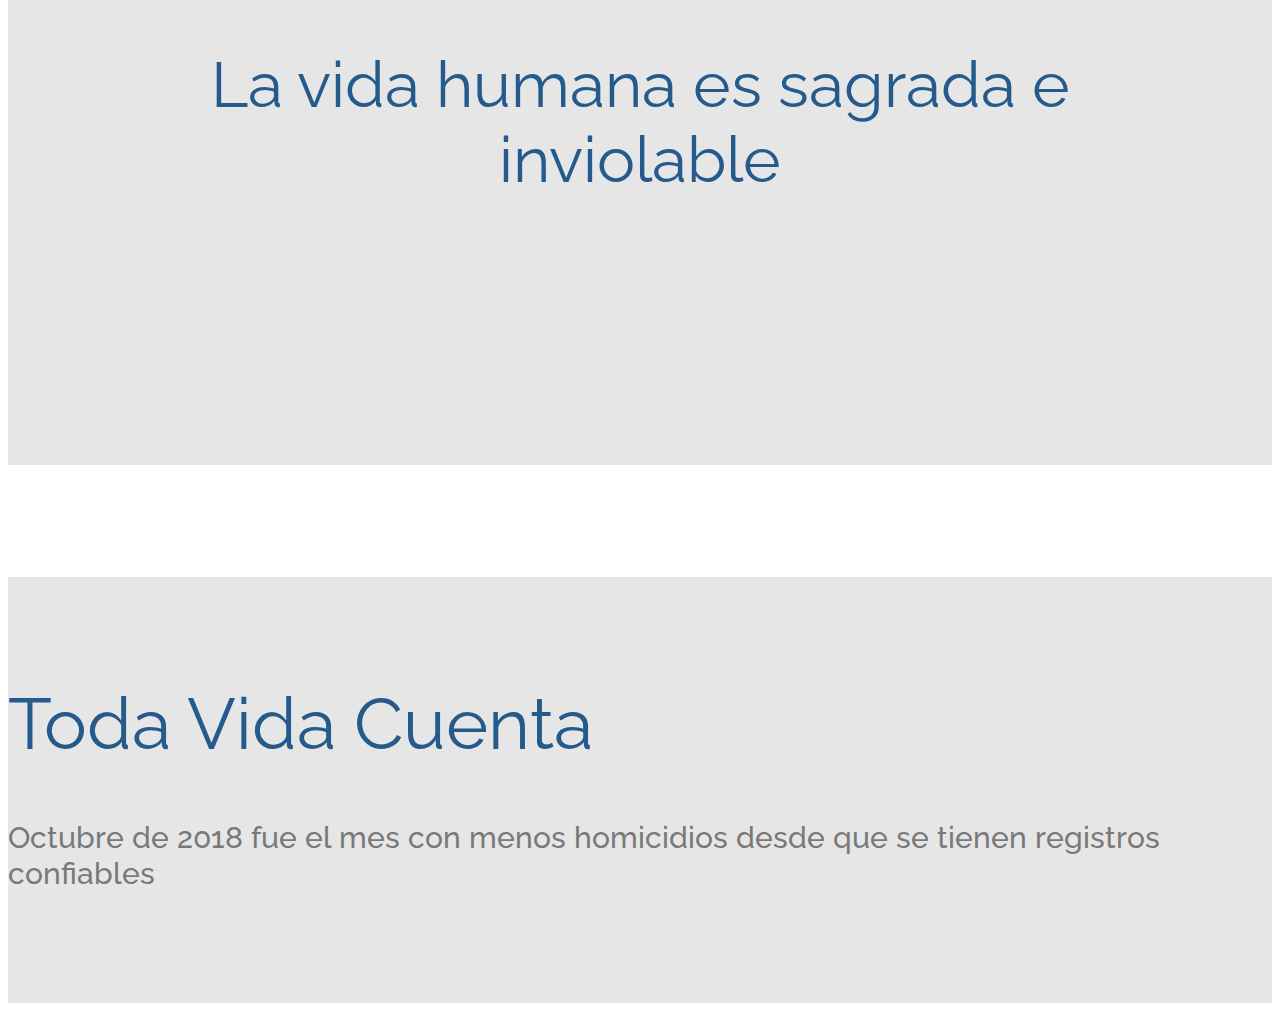
==== commit 0e86e0cd: "clases para el responsive del template de delitos" ====
--- a/delitos.html
+++ b/delitos.html
@@ -35,7 +35,7 @@
             </div>
 
             <section class="section-main">
-                <div class="container pt-5 bg2-gray">
+                <div class="container pt-5 pt-sm-3 bg2-gray">
                     <div class="row mb-3 mb-sm-0">
                         <div class="col-xs-12">
                             <h1 class="title title-icon text-blue fw">Delitos contra la vida la integridad personal y otras causas de muertes externas</h1>
@@ -47,7 +47,7 @@
                 </div>
             </section>
 
-            <section class="tabs-section mt-5 pt-5 mb-5 pb-5">
+            <section class="tabs-section mt-5 mt-sm-0 pt-5 mb-5 mb-sm-0 pb-5">
                 <div class="container">
                     <div class="row">
                         <div class="col-xs-12">
@@ -714,16 +714,17 @@
                 </div>
             </section>
     
-            <section class="section-main mt-5 pb-5 mb-5">
+            <section class="section-main quotes-section mt-5 mb-sm-0 mt-sm-0 pb-5 mb-5">
                 <div class="container">
 
                     <div class="row bg2-gray">
                         <div class="col-xs-12 col-md-6 text-center p-0">
                             <img src="images/inicio_4.jpg">
                         </div>
-                        <div class="col-xs-12 col-md-6">
+                        <div class="col-xs-12 col-md-6 quotes-wrap">
                             <h3 class="title title-icon title-quotes text-blue fw mt-4 mt-sm-0 pt-5 pl-4">
-                                La vida humana es sagrada e inviolable
+                                <i class="fa fa-quote-left" aria-hidden="true"></i> La vida humana es sagrada e
+                                inviolable <i class="fa fa-quote-right" aria-hidden="true"></i>
                             </h3>
                         </div>
                     </div>
--- a/css/index.css
+++ b/css/index.css
@@ -244,6 +244,80 @@
     overflow: auto;
 }
 
+.tabs-section{}
+.tabs-section .nav{ 
+    text-align: center;
+    border: none;
+}
+.tabs-section .nav li{
+    float: none;
+    display: inline-block;
+    vertical-align: top;
+}
+.tabs-section .nav li.active a,
+.tabs-section .nav li a{
+    border: none !important;
+    color: #666666;
+    font-weight: bold;
+    position: relative;
+}
+.tabs-section .nav li a:before{
+    position: absolute;
+    bottom: -10%;
+    width: 0%;
+    height: 2px;
+    content: '';
+    background: #666666;
+    transition: 200ms ease;
+    margin: auto;
+    left: 0;
+    right: 0;
+}
+.tabs-section .nav li.active a:before,
+.tabs-section .nav li a:hover:before{
+    width: 55%;
+}
+.tabs-section .nav li a:hover{
+    background: none !important;
+}
+.tabs-section .table{ 
+    font-weight: 600; 
+    font-size: 1.5rem;
+}
+
+.quotes-section img{ width: 100%; }
+.quotes-wrap{
+    height: 47%;
+    position: relative;
+}
+
+.quotes-wrap .title-quotes{
+    position: absolute;
+    top: 0;
+    bottom: 0;
+    left: 0;
+    right: 0;
+    margin: auto;
+    max-height: 8rem;
+    font-size: 4rem;
+    padding: 0 2rem;
+    text-align: center;
+    font-weight: 400;
+}
+.quotes-wrap .title-quotes .fa{
+    color: #3f73a5;
+    font-size: 5rem;
+    position: absolute;
+}
+.quotes-wrap .title-quotes .fa:first-child{
+    top: -1rem;
+    left: 1rem;
+}
+.quotes-wrap .title-quotes .fa:last-child{
+    right: 1rem;
+    bottom: -2rem;
+}
+
 @media (min-width: 992px){
     .bg2-gray-lg{
         background: #e6e6e6;
@@ -252,6 +326,19 @@
 @media (min-width: 1200px){
     .herramientas-item-titulo h3{
         font-size: 1.4rem;
+    }
+    .quotes-wrap {
+        height: 80%;
+    }
+    .quotes-wrap .title-quotes {
+        padding: 0 5rem;
+    }
+    .quotes-wrap .title-quotes .fa:first-child {
+        left: 3rem;
+    }
+
+    .quotes-wrap .title-quotes .fa:last-child {
+        right: 3rem;
     }
 }
 
@@ -265,6 +352,7 @@
     .mb-sm-3{ margin-bottom: 1.5rem }
     .mb-sm-5{ margin-bottom: 3rem }
     .pt-sm-0{ padding-top: 0 }
+    .pt-sm-3{ padding-top: 1.5rem }
     .pb-sm-0{ padding-bottom: 0 }
 
     .ejes-descripcion{
@@ -305,6 +393,35 @@
         top: 89%;
         line-height: 1.5;
     }
+    .quotes-wrap {
+        height: auto;
+    }
+    .quotes-wrap .title-quotes {
+        position: relative;
+        top: inherit;
+        bottom: inherit;
+        left: inherit;
+        right: inherit;
+        margin: 3rem 0;
+        max-height: inherit;
+        font-size: 3rem;
+        padding: 0 2rem;
+    }
+
+    .quotes-wrap .title-quotes .fa {
+        font-size: 4rem;
+        position: relative;
+    }
+
+    .quotes-wrap .title-quotes .fa:first-child {
+        top: inherit;
+        left: inherit;
+    }
+
+    .quotes-wrap .title-quotes .fa:last-child {
+        right: inherit;
+        bottom: inherit;
+    }
 }
 @media (max-width: 575px){
 
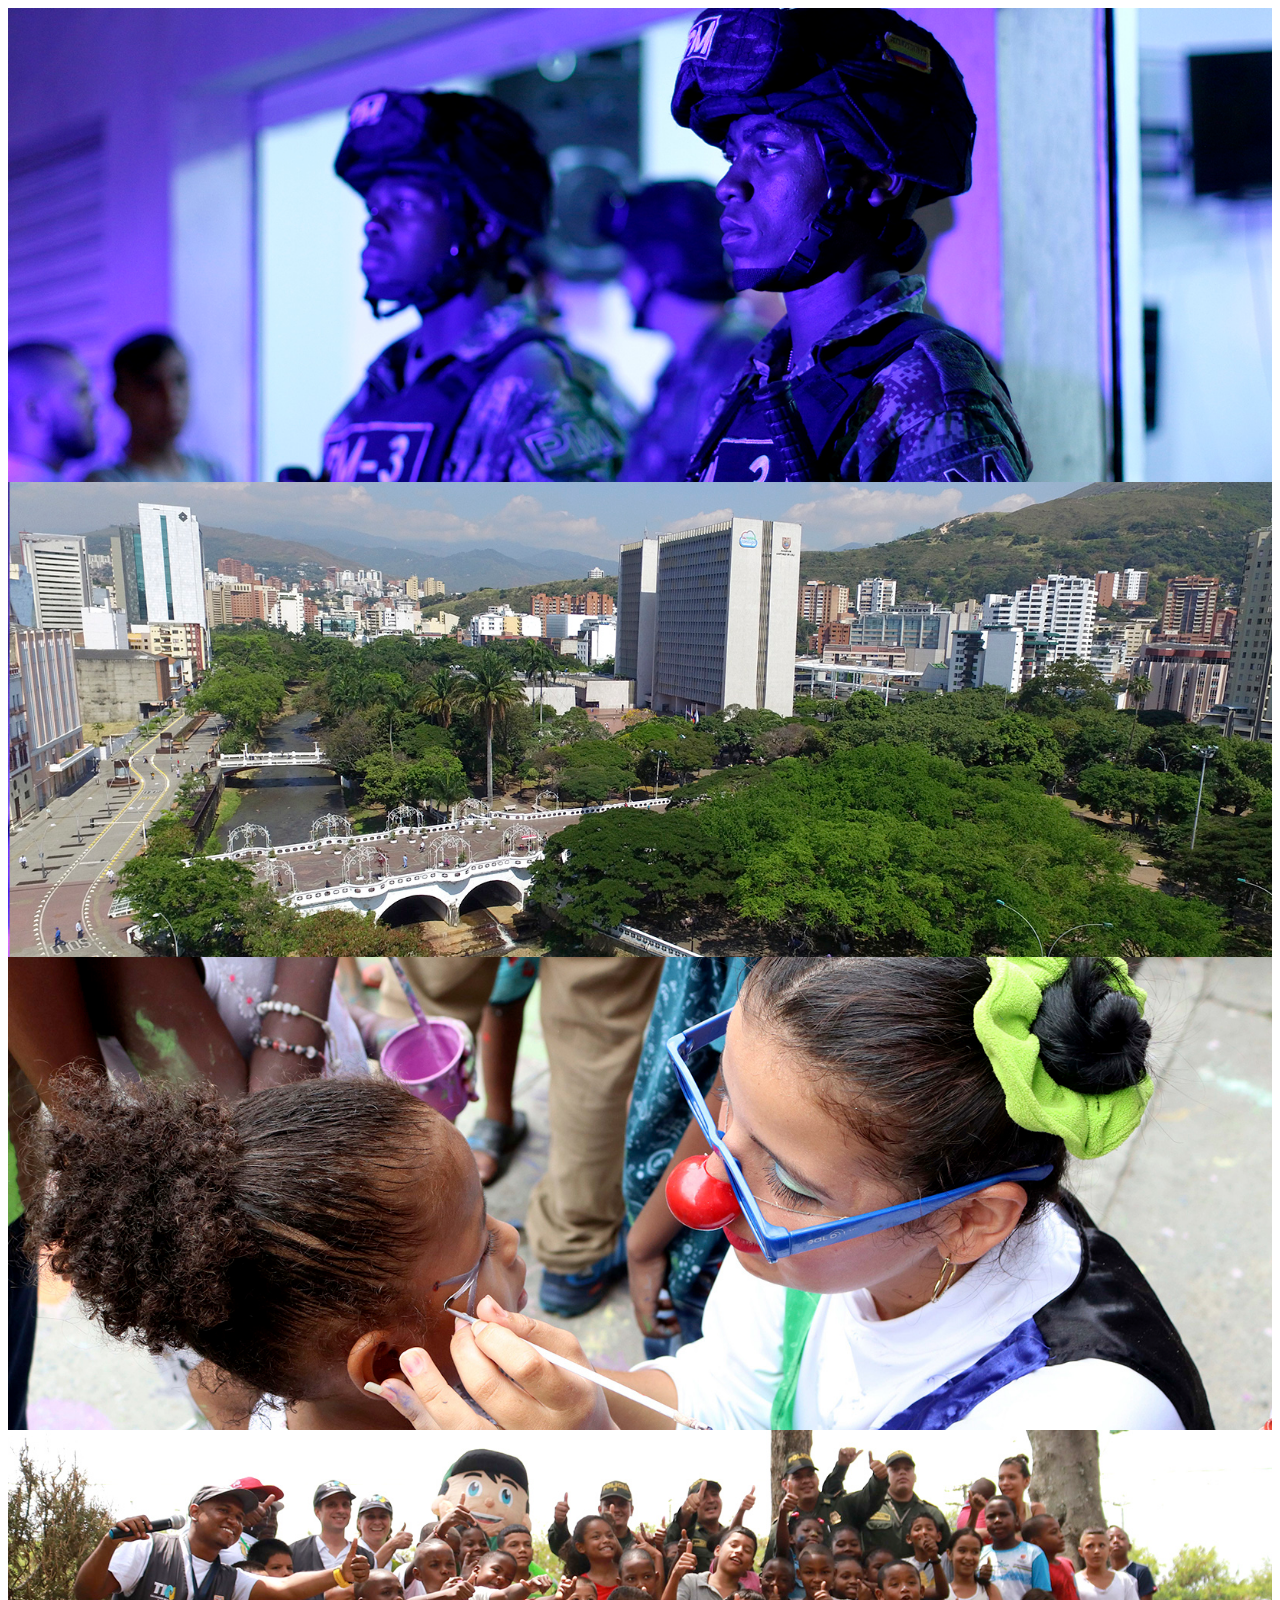
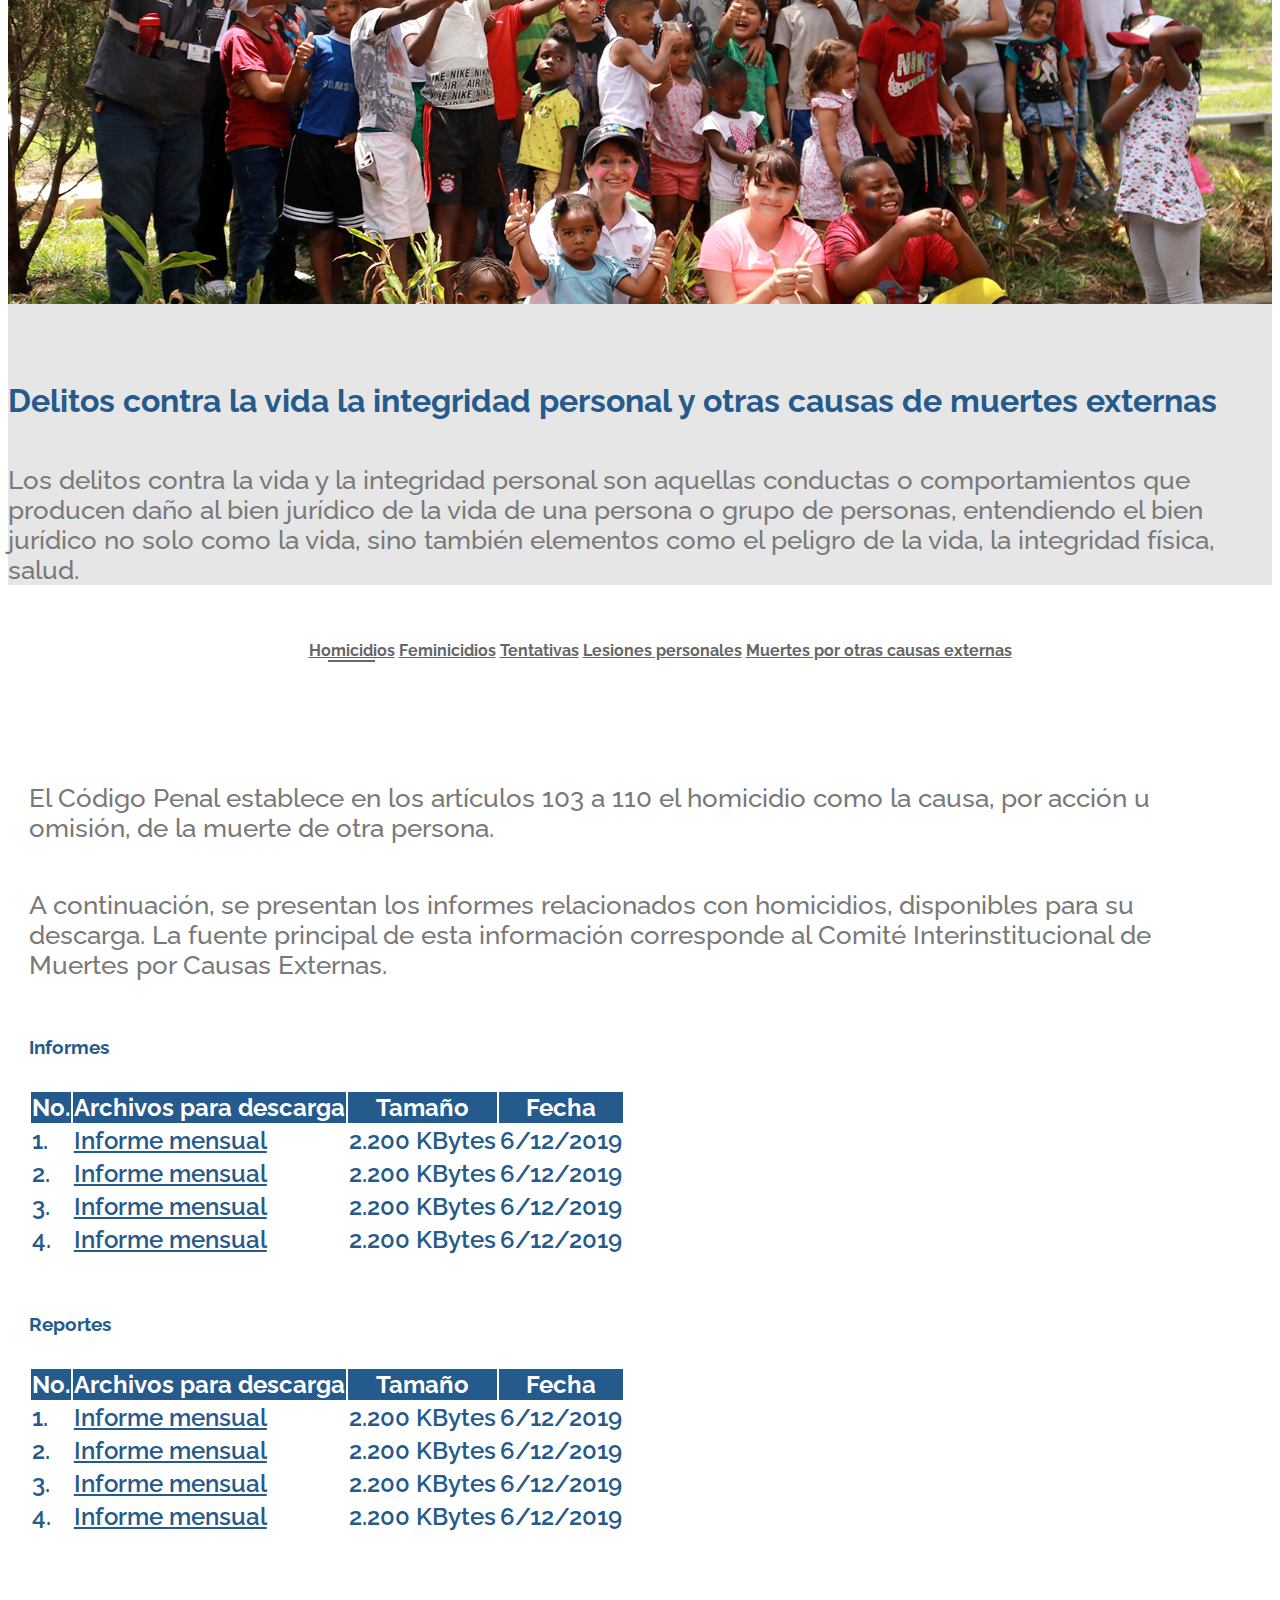
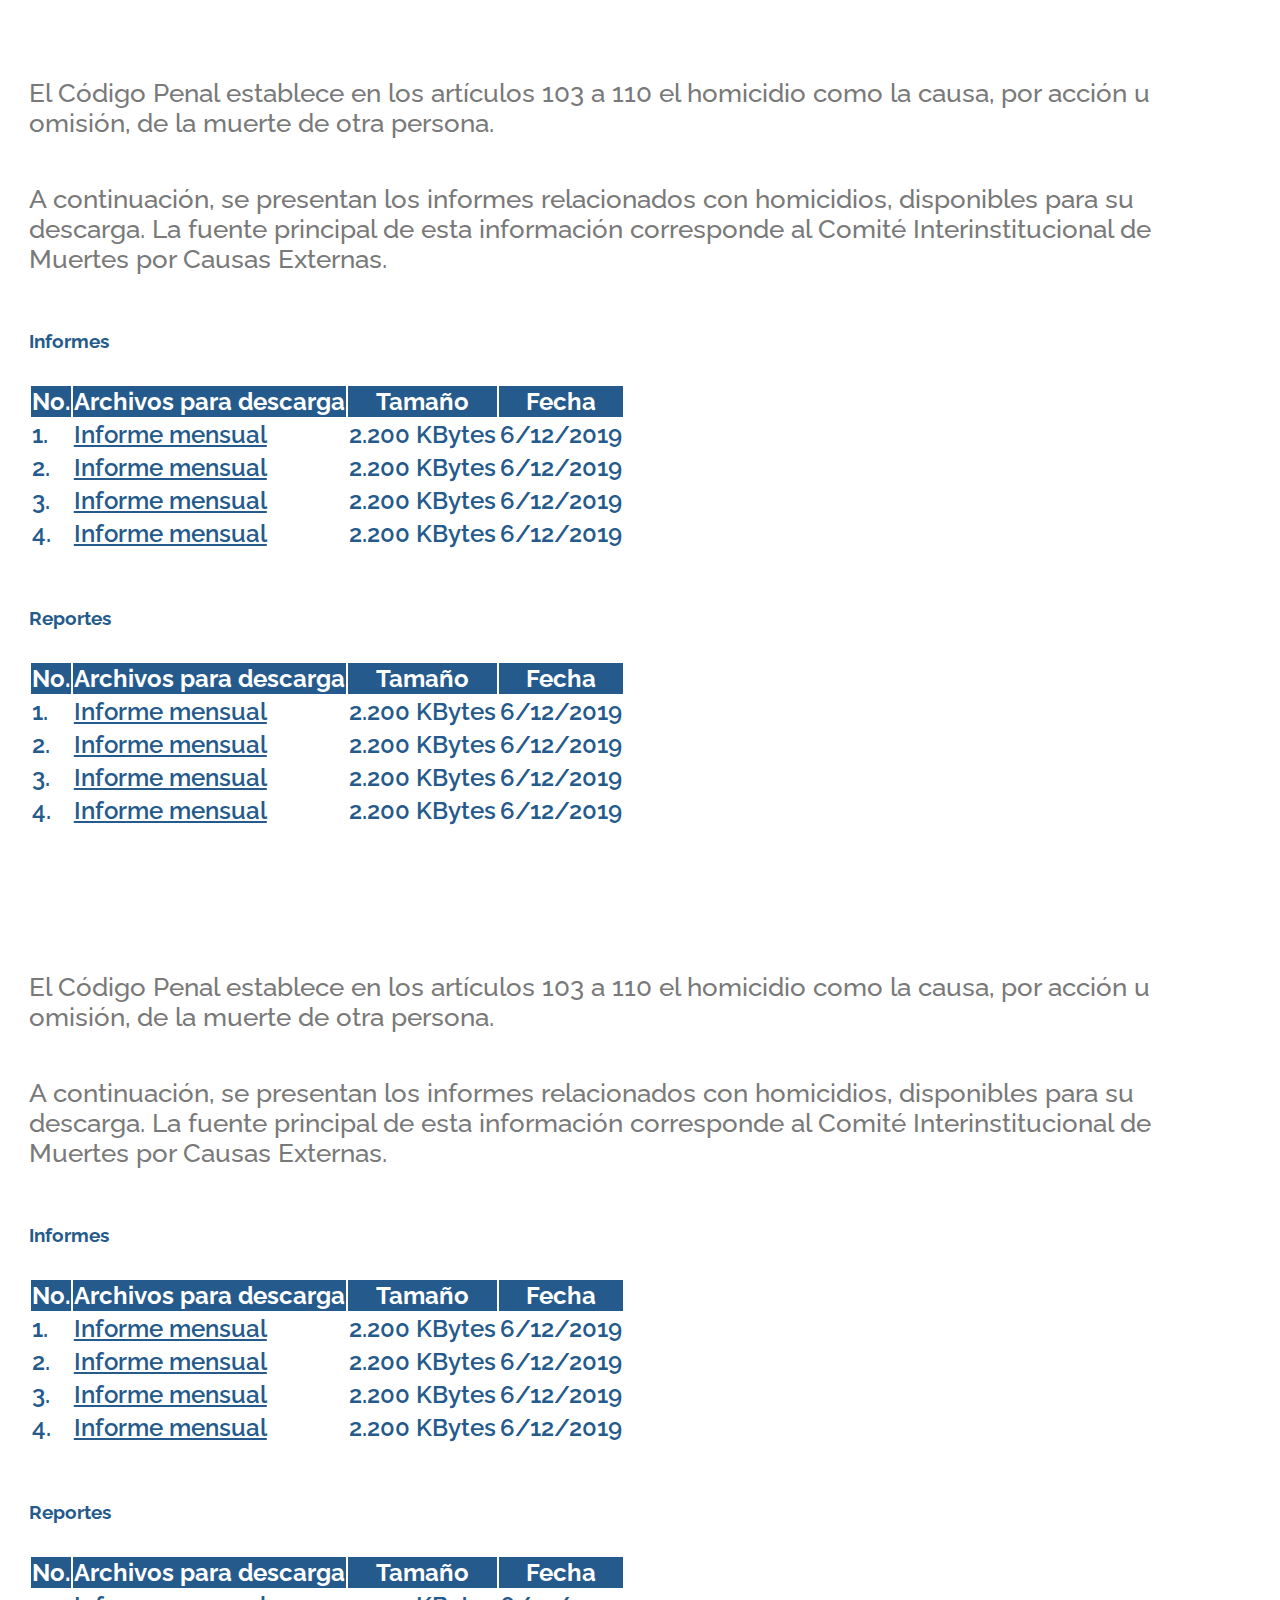
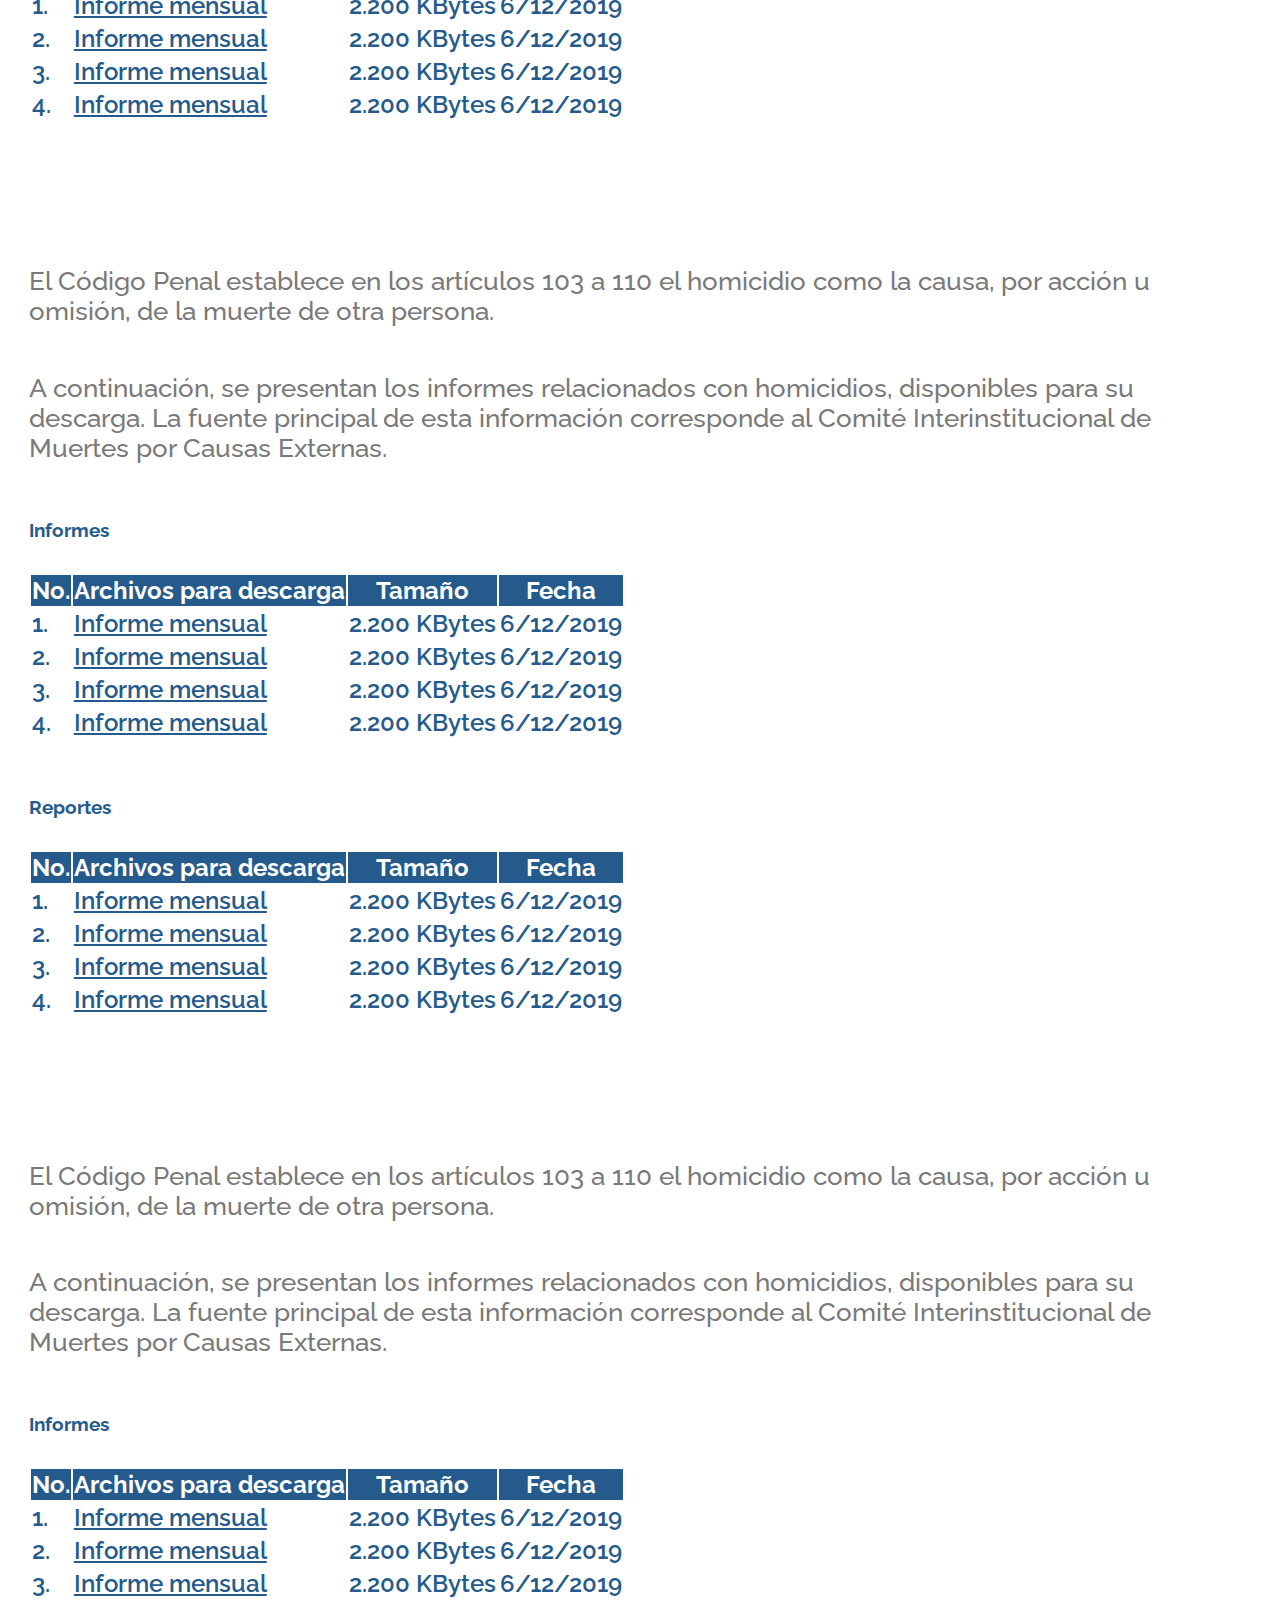
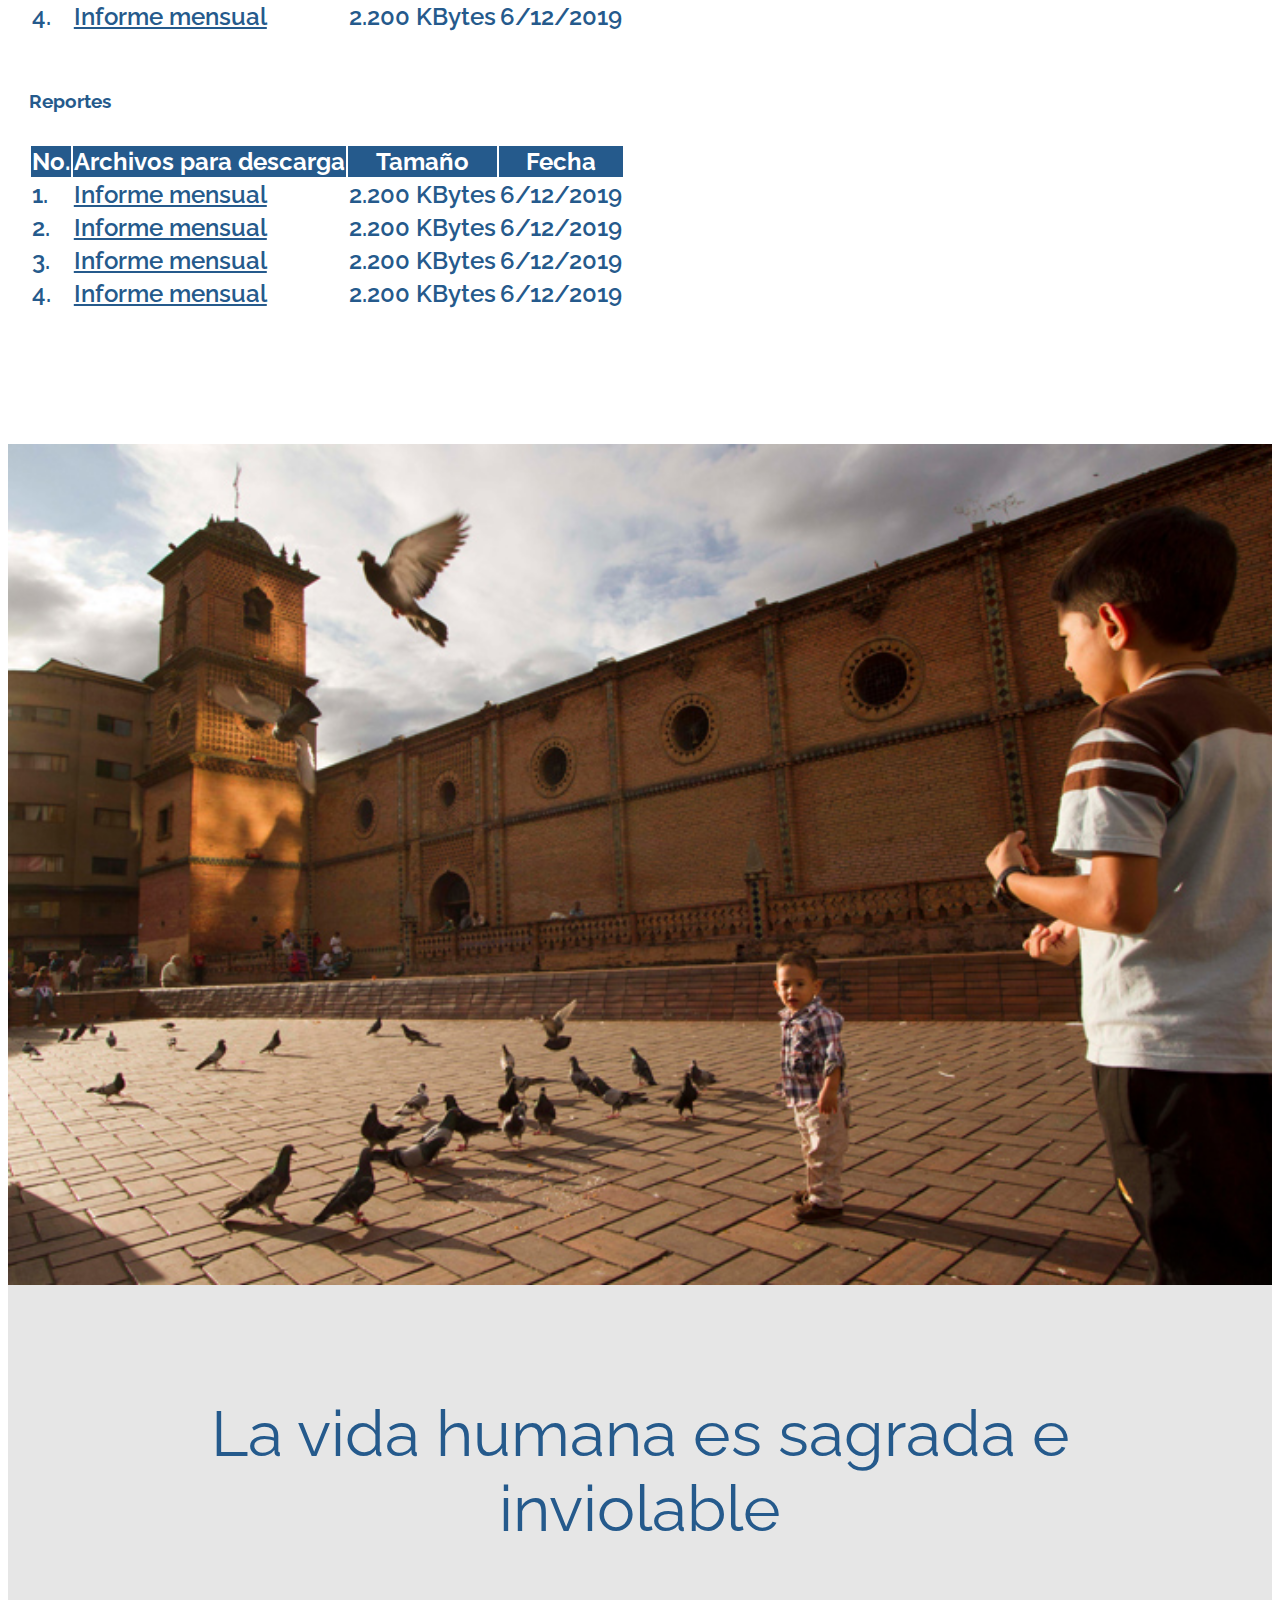
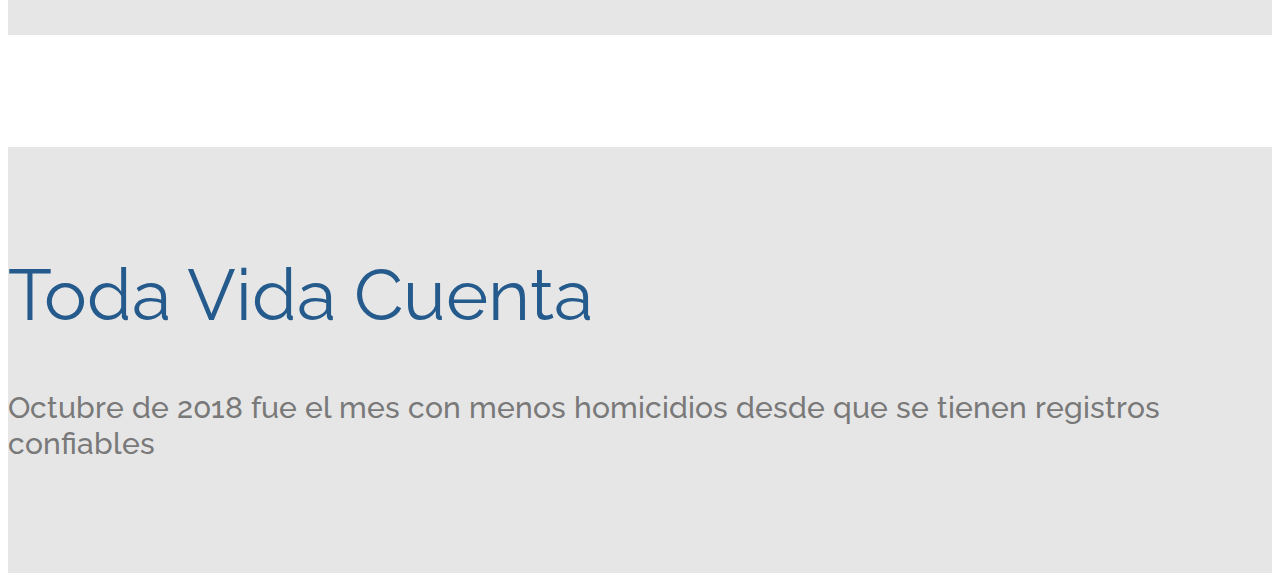
==== commit a8c9eb66: "se quito clase" ====
--- a/delitos.html
+++ b/delitos.html
@@ -47,7 +47,7 @@
                 </div>
             </section>
 
-            <section class="tabs-section mt-5 mt-sm-0 pt-5 mb-5 mb-sm-0 pb-5">
+            <section class="tabs-section mt-5 mt-sm-0 mb-5 mb-sm-0 pb-5">
                 <div class="container">
                     <div class="row">
                         <div class="col-xs-12">
--- a/css/index.css
+++ b/css/index.css
@@ -136,8 +136,8 @@
 .jce{ justify-content: end;}
 .tdn{ text-decoration: none;}
 
-.main-observatorio .container:not(.bg2-gray){
-    background: none !important;
+.main-observatorio .container{
+    background-image: none !important;
 }
 
 .item-wrap {
@@ -287,7 +287,7 @@
 
 .quotes-section img{ width: 100%; }
 .quotes-wrap{
-    height: 47%;
+    min-height: 300px;
     position: relative;
 }
 
@@ -323,12 +323,17 @@
         background: #e6e6e6;
     }
 }
+@media (min-width: 1400px){
+    .quotes-wrap {
+        min-height: 390px;
+    }
+}
 @media (min-width: 1200px){
     .herramientas-item-titulo h3{
         font-size: 1.4rem;
     }
     .quotes-wrap {
-        height: 80%;
+        height: 350px;
     }
     .quotes-wrap .title-quotes {
         padding: 0 5rem;
